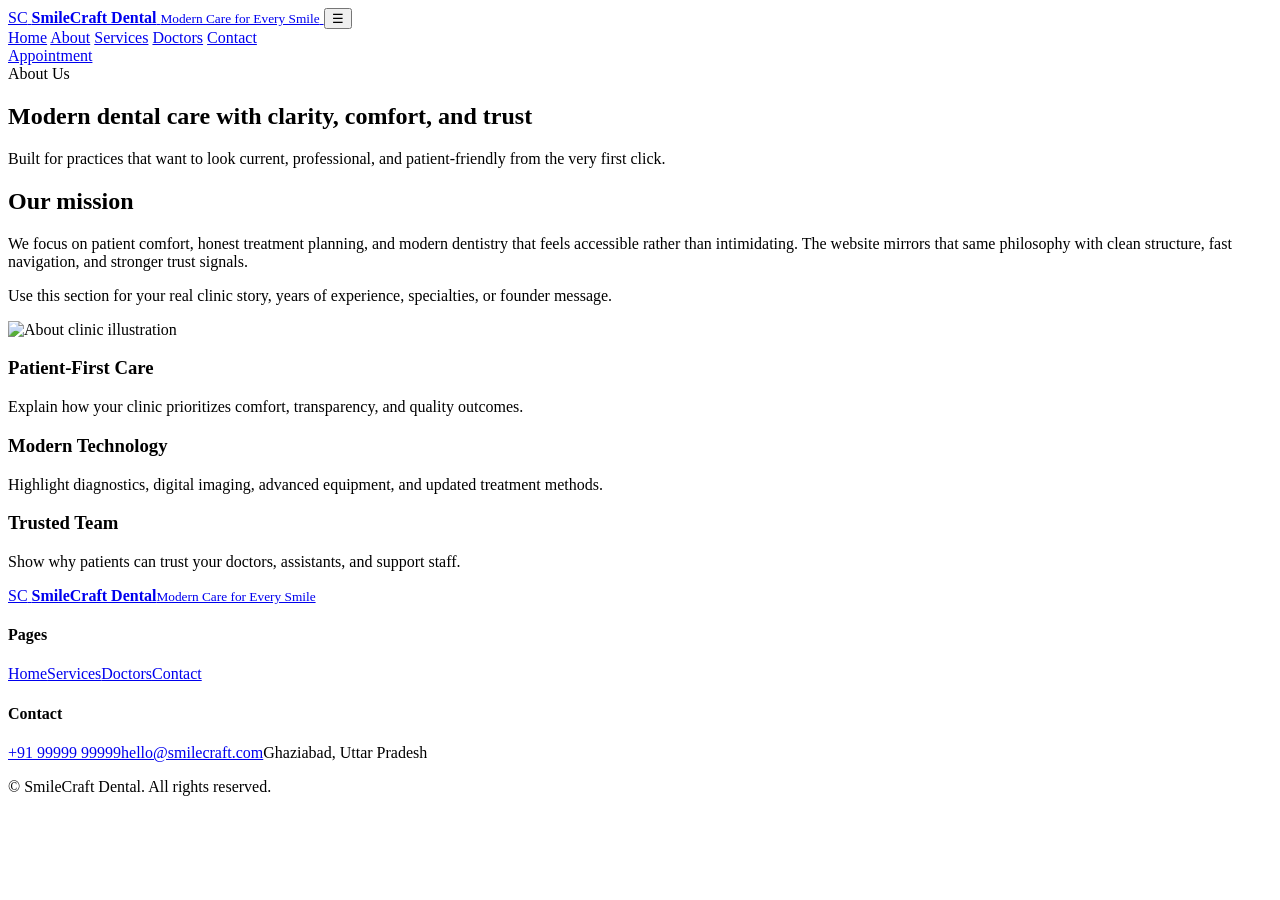
==== about.html @ 9b38e0cd "Add files via upload" ====
<!DOCTYPE html>
<html lang="en">
<head>
  <meta charset="UTF-8" />
  <meta name="viewport" content="width=device-width, initial-scale=1.0" />
  <title>About Us | SmileCraft Dental Clinic</title>
  <meta name="description" content="Learn more about SmileCraft Dental Clinic, our patient-first approach, modern care philosophy, and clinic values." />
  <link rel="icon" type="image/svg+xml" href="assets/icons/favicon.svg" />
  <link rel="preconnect" href="https://fonts.googleapis.com">
  <link rel="preconnect" href="https://fonts.gstatic.com" crossorigin>
  <link href="https://fonts.googleapis.com/css2?family=Inter:wght@400;500;600;700;800&display=swap" rel="stylesheet">
  <link rel="stylesheet" href="assets/css/style.css" />
</head>
<body>
  <header class="site-header">
    <div class="container nav-wrap">
      <a href="index.html" class="brand">
        <span class="brand-mark">SC</span>
        <span>
          <strong>SmileCraft Dental</strong>
          <small>Modern Care for Every Smile</small>
        </span>
      </a>
      <button class="menu-toggle" aria-label="Open menu" aria-expanded="false">☰</button>
      <nav class="main-nav">
        <a href="index.html">Home</a>
        <a class="active" href="about.html">About</a>
        <a href="services.html">Services</a>
        <a href="doctors.html">Doctors</a>
        <a href="contact.html">Contact</a>
      </nav>
      <a class="btn btn-dark nav-cta" href="contact.html">Appointment</a>
    </div>
  </header>

  <main>
    <section class="page-hero">
      <div class="container narrow">
        <span class="eyebrow">About Us</span>
        <h1>Modern dental care with clarity, comfort, and trust</h1>
        <p>Built for practices that want to look current, professional, and patient-friendly from the very first click.</p>
      </div>
    </section>

    <section class="section">
      <div class="container split-layout">
        <div>
          <h2>Our mission</h2>
          <p>We focus on patient comfort, honest treatment planning, and modern dentistry that feels accessible rather than intimidating. The website mirrors that same philosophy with clean structure, fast navigation, and stronger trust signals.</p>
          <p>Use this section for your real clinic story, years of experience, specialties, or founder message.</p>
        </div>
        <div class="image-panel">
          <img src="assets/images/about-illustration.svg" alt="About clinic illustration" />
        </div>
      </div>
    </section>

    <section class="section section-alt">
      <div class="container card-grid-three">
        <article class="info-card">
          <h3>Patient-First Care</h3>
          <p>Explain how your clinic prioritizes comfort, transparency, and quality outcomes.</p>
        </article>
        <article class="info-card">
          <h3>Modern Technology</h3>
          <p>Highlight diagnostics, digital imaging, advanced equipment, and updated treatment methods.</p>
        </article>
        <article class="info-card">
          <h3>Trusted Team</h3>
          <p>Show why patients can trust your doctors, assistants, and support staff.</p>
        </article>
      </div>
    </section>
  </main>

  <footer class="site-footer">
    <div class="container footer-grid">
      <div>
        <a href="index.html" class="brand footer-brand">
          <span class="brand-mark">SC</span>
          <span><strong>SmileCraft Dental</strong><small>Modern Care for Every Smile</small></span>
        </a>
      </div>
      <div><h4>Pages</h4><a href="index.html">Home</a><a href="services.html">Services</a><a href="doctors.html">Doctors</a><a href="contact.html">Contact</a></div>
      <div><h4>Contact</h4><a href="tel:+919999999999">+91 99999 99999</a><a href="mailto:hello@smilecraft.com">hello@smilecraft.com</a><span>Ghaziabad, Uttar Pradesh</span></div>
    </div>
    <div class="container footer-bottom"><p>© <span id="year"></span> SmileCraft Dental. All rights reserved.</p></div>
  </footer>

  <script src="assets/js/script.js"></script>
</body>
</html>
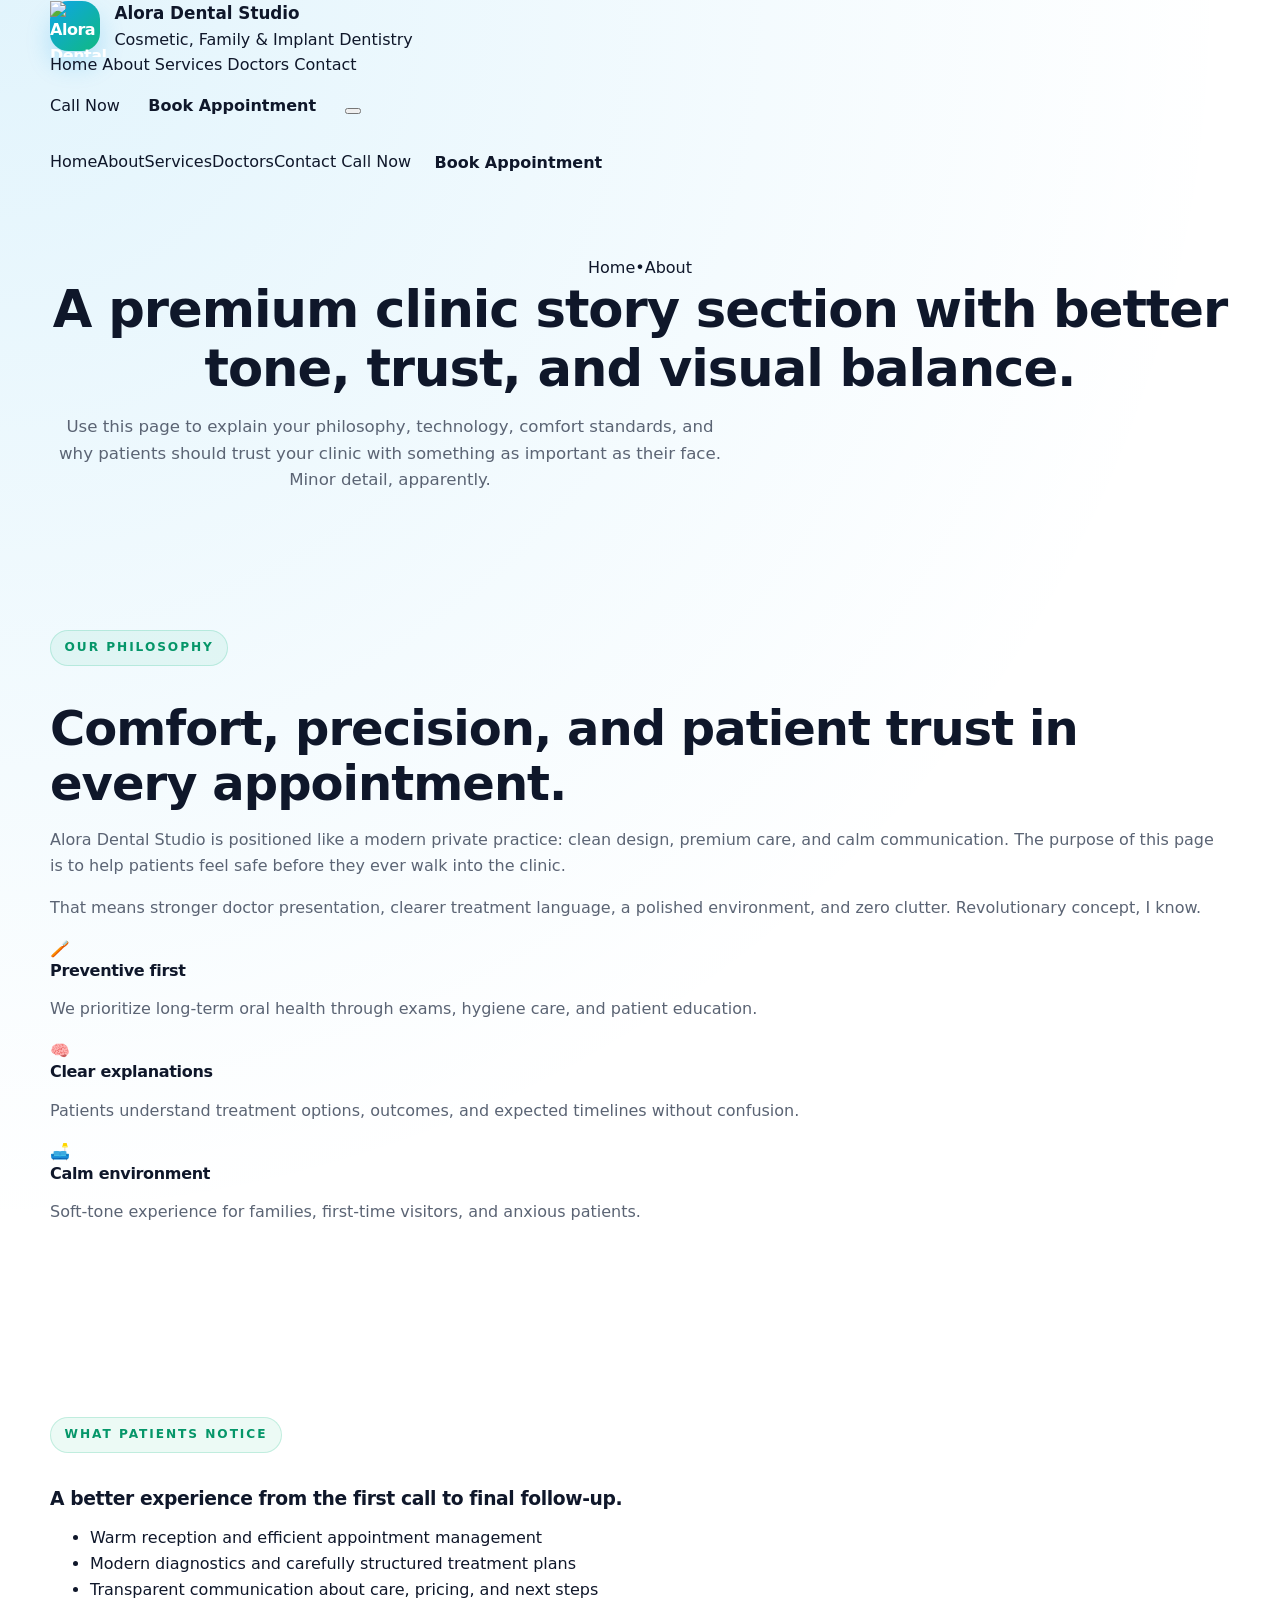
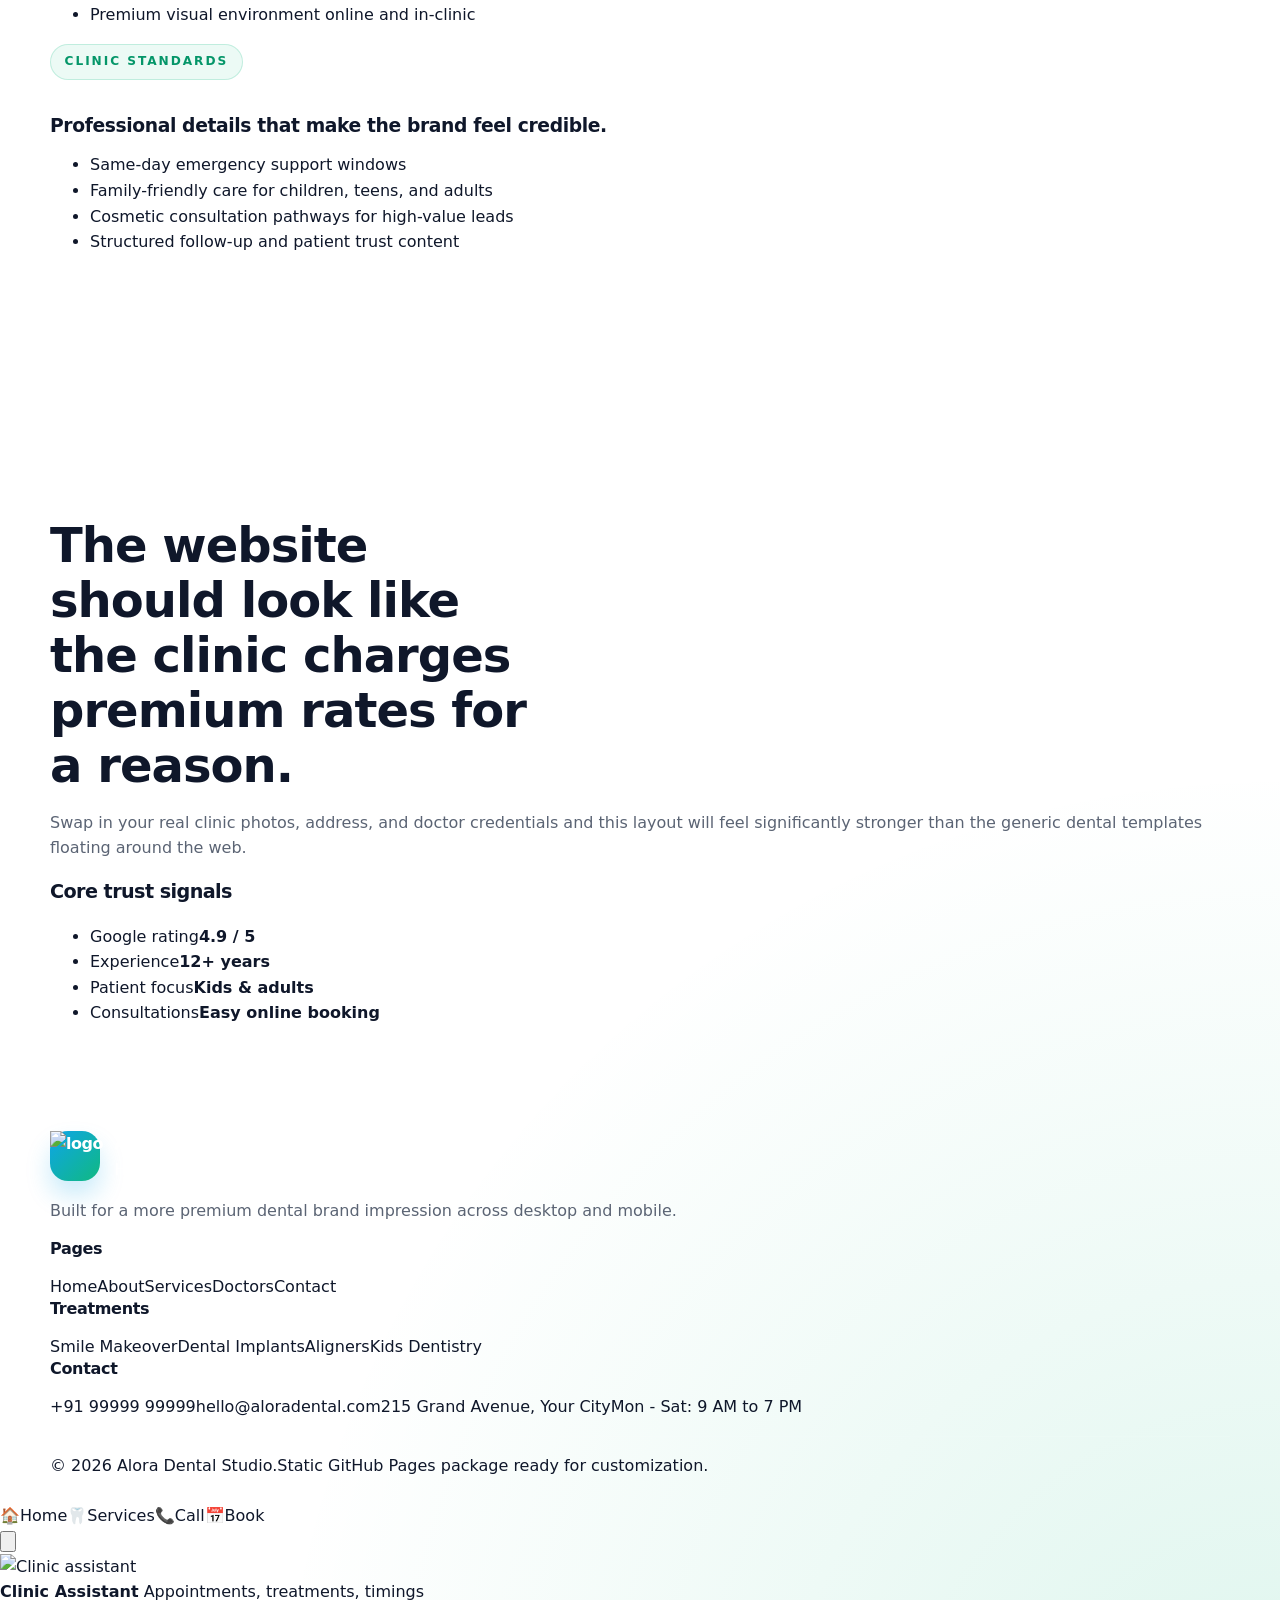
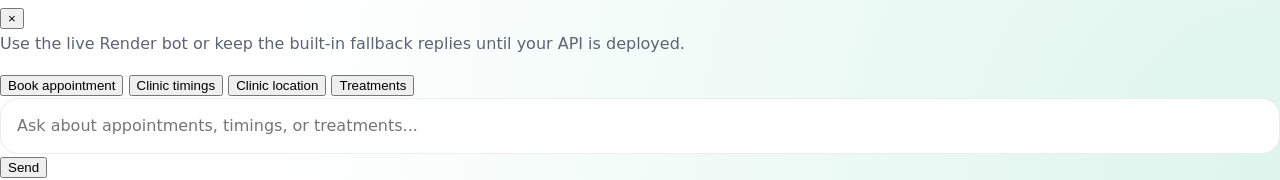
==== commit f48e3855: "Add files via upload" ====
--- a/about.html
+++ b/about.html
@@ -3,90 +3,176 @@
 <head>
   <meta charset="UTF-8" />
   <meta name="viewport" content="width=device-width, initial-scale=1.0" />
-  <title>About Us | SmileCraft Dental Clinic</title>
-  <meta name="description" content="Learn more about SmileCraft Dental Clinic, our patient-first approach, modern care philosophy, and clinic values." />
-  <link rel="icon" type="image/svg+xml" href="assets/icons/favicon.svg" />
+  <title>About | Alora Dental Studio</title>
+  <meta name="description" content="About the clinic, philosophy, trust factors, and premium patient experience." />
   <link rel="preconnect" href="https://fonts.googleapis.com">
   <link rel="preconnect" href="https://fonts.gstatic.com" crossorigin>
-  <link href="https://fonts.googleapis.com/css2?family=Inter:wght@400;500;600;700;800&display=swap" rel="stylesheet">
+  <link href="https://fonts.googleapis.com/css2?family=Plus+Jakarta+Sans:wght@400;500;600;700;800&display=swap" rel="stylesheet">
+  <link rel="icon" type="image/svg+xml" href="assets/icons/favicon.svg" />
   <link rel="stylesheet" href="assets/css/style.css" />
+  <link rel="stylesheet" href="assets/css/chat.css" />
 </head>
 <body>
-  <header class="site-header">
-    <div class="container nav-wrap">
+  <header class="header">
+    <div class="container header-inner">
       <a href="index.html" class="brand">
-        <span class="brand-mark">SC</span>
-        <span>
-          <strong>SmileCraft Dental</strong>
-          <small>Modern Care for Every Smile</small>
-        </span>
+        <div class="brand-mark"><img src="assets/icons/logo-mark.svg" alt="Alora Dental Studio" width="56" height="56"></div>
+        <div class="brand-copy"><strong>Alora Dental Studio</strong><span>Cosmetic, Family & Implant Dentistry</span></div>
       </a>
-      <button class="menu-toggle" aria-label="Open menu" aria-expanded="false">☰</button>
-      <nav class="main-nav">
-        <a href="index.html">Home</a>
-        <a class="active" href="about.html">About</a>
-        <a href="services.html">Services</a>
-        <a href="doctors.html">Doctors</a>
-        <a href="contact.html">Contact</a>
+      <nav class="nav">
+        <a data-nav href="index.html">Home</a>
+        <a data-nav href="about.html">About</a>
+        <a data-nav href="services.html">Services</a>
+        <a data-nav href="doctors.html">Doctors</a>
+        <a data-nav href="contact.html">Contact</a>
       </nav>
-      <a class="btn btn-dark nav-cta" href="contact.html">Appointment</a>
+      <div class="header-actions">
+        <a class="btn-outline" href="tel:+919999999999">Call Now</a>
+        <a class="btn" href="contact.html">Book Appointment</a>
+        <button class="mobile-toggle" data-menu-toggle aria-label="Open navigation"><span></span></button>
+      </div>
+    </div>
+    <div class="container mobile-panel" data-mobile-panel>
+      <div class="mobile-card">
+        <div class="mobile-links">
+          <a href="index.html">Home</a><a href="about.html">About</a><a href="services.html">Services</a><a href="doctors.html">Doctors</a><a href="contact.html">Contact</a>
+          <a class="btn-outline" href="tel:+919999999999">Call Now</a><a class="btn" href="contact.html">Book Appointment</a>
+        </div>
+      </div>
     </div>
   </header>
 
   <main>
     <section class="page-hero">
-      <div class="container narrow">
-        <span class="eyebrow">About Us</span>
-        <h1>Modern dental care with clarity, comfort, and trust</h1>
-        <p>Built for practices that want to look current, professional, and patient-friendly from the very first click.</p>
+      <div class="container page-card">
+        <div class="breadcrumb"><a href="index.html">Home</a><span>•</span><span>About</span></div>
+        <h1>A premium clinic story section with better tone, trust, and visual balance.</h1>
+        <p>Use this page to explain your philosophy, technology, comfort standards, and why patients should trust your clinic with something as important as their face. Minor detail, apparently.</p>
       </div>
     </section>
 
     <section class="section">
-      <div class="container split-layout">
-        <div>
-          <h2>Our mission</h2>
-          <p>We focus on patient comfort, honest treatment planning, and modern dentistry that feels accessible rather than intimidating. The website mirrors that same philosophy with clean structure, fast navigation, and stronger trust signals.</p>
-          <p>Use this section for your real clinic story, years of experience, specialties, or founder message.</p>
-        </div>
-        <div class="image-panel">
-          <img src="assets/images/about-illustration.svg" alt="About clinic illustration" />
+      <div class="container split">
+        <div class="panel about-image"></div>
+        <div class="panel pad">
+          <div class="eyebrow">Our philosophy</div>
+          <h2 style="font-size:clamp(2rem,4vw,3rem); margin-top:1rem;">Comfort, precision, and patient trust in every appointment.</h2>
+          <p>Alora Dental Studio is positioned like a modern private practice: clean design, premium care, and calm communication. The purpose of this page is to help patients feel safe before they ever walk into the clinic.</p>
+          <p>That means stronger doctor presentation, clearer treatment language, a polished environment, and zero clutter. Revolutionary concept, I know.</p>
+          <div class="feature-list">
+            <div class="feature-item"><div class="icon-badge">🪥</div><div><h4>Preventive first</h4><p>We prioritize long-term oral health through exams, hygiene care, and patient education.</p></div></div>
+            <div class="feature-item"><div class="icon-badge">🧠</div><div><h4>Clear explanations</h4><p>Patients understand treatment options, outcomes, and expected timelines without confusion.</p></div></div>
+            <div class="feature-item"><div class="icon-badge">🛋️</div><div><h4>Calm environment</h4><p>Soft-tone experience for families, first-time visitors, and anxious patients.</p></div></div>
+          </div>
         </div>
       </div>
     </section>
 
-    <section class="section section-alt">
-      <div class="container card-grid-three">
-        <article class="info-card">
-          <h3>Patient-First Care</h3>
-          <p>Explain how your clinic prioritizes comfort, transparency, and quality outcomes.</p>
-        </article>
-        <article class="info-card">
-          <h3>Modern Technology</h3>
-          <p>Highlight diagnostics, digital imaging, advanced equipment, and updated treatment methods.</p>
-        </article>
-        <article class="info-card">
-          <h3>Trusted Team</h3>
-          <p>Show why patients can trust your doctors, assistants, and support staff.</p>
-        </article>
+    <section class="section">
+      <div class="container info-grid-2">
+        <div class="card-block">
+          <div class="eyebrow">What patients notice</div>
+          <h3 style="margin-top:1rem;">A better experience from the first call to final follow-up.</h3>
+          <ul>
+            <li><span class="dot"></span><span>Warm reception and efficient appointment management</span></li>
+            <li><span class="dot"></span><span>Modern diagnostics and carefully structured treatment plans</span></li>
+            <li><span class="dot"></span><span>Transparent communication about care, pricing, and next steps</span></li>
+            <li><span class="dot"></span><span>Premium visual environment online and in-clinic</span></li>
+          </ul>
+        </div>
+        <div class="card-block">
+          <div class="eyebrow">Clinic standards</div>
+          <h3 style="margin-top:1rem;">Professional details that make the brand feel credible.</h3>
+          <ul>
+            <li><span class="dot"></span><span>Same-day emergency support windows</span></li>
+            <li><span class="dot"></span><span>Family-friendly care for children, teens, and adults</span></li>
+            <li><span class="dot"></span><span>Cosmetic consultation pathways for high-value leads</span></li>
+            <li><span class="dot"></span><span>Structured follow-up and patient trust content</span></li>
+          </ul>
+        </div>
+      </div>
+    </section>
+
+    <section class="section">
+      <div class="container cta-banner">
+        <div class="cta-grid">
+          <div>
+            <div class="eyebrow" style="background:rgba(255,255,255,.12); color:#fff; border-color:rgba(255,255,255,.12);">Brand credibility</div>
+            <h2 style="font-size:clamp(2rem,4vw,3rem); margin-top:1rem; max-width:15ch;">The website should look like the clinic charges premium rates for a reason.</h2>
+            <p>Swap in your real clinic photos, address, and doctor credentials and this layout will feel significantly stronger than the generic dental templates floating around the web.</p>
+          </div>
+          <div class="cta-info">
+            <strong style="font-size:1.2rem; letter-spacing:-.03em;">Core trust signals</strong>
+            <ul class="info-lines">
+              <li><span>Google rating</span><strong>4.9 / 5</strong></li>
+              <li><span>Experience</span><strong>12+ years</strong></li>
+              <li><span>Patient focus</span><strong>Kids & adults</strong></li>
+              <li><span>Consultations</span><strong>Easy online booking</strong></li>
+            </ul>
+          </div>
+        </div>
       </div>
     </section>
   </main>
 
-  <footer class="site-footer">
-    <div class="container footer-grid">
-      <div>
-        <a href="index.html" class="brand footer-brand">
-          <span class="brand-mark">SC</span>
-          <span><strong>SmileCraft Dental</strong><small>Modern Care for Every Smile</small></span>
-        </a>
-      </div>
-      <div><h4>Pages</h4><a href="index.html">Home</a><a href="services.html">Services</a><a href="doctors.html">Doctors</a><a href="contact.html">Contact</a></div>
-      <div><h4>Contact</h4><a href="tel:+919999999999">+91 99999 99999</a><a href="mailto:hello@smilecraft.com">hello@smilecraft.com</a><span>Ghaziabad, Uttar Pradesh</span></div>
+  <footer class="footer">
+    <div class="container footer-main">
+      <div class="footer-brand"><a href="index.html" class="brand" style="color:#fff;"><div class="brand-mark"><img src="assets/icons/logo-mark.svg" alt="logo" width="56" height="56"></div><div class="brand-copy"><strong style="color:#fff;">Alora Dental Studio</strong><span>High-trust private clinic website</span></div></a><p style="margin-top:1rem;">Built for a more premium dental brand impression across desktop and mobile.</p></div>
+      <div><h4>Pages</h4><div class="footer-links"><a href="index.html">Home</a><a href="about.html">About</a><a href="services.html">Services</a><a href="doctors.html">Doctors</a><a href="contact.html">Contact</a></div></div>
+      <div><h4>Treatments</h4><div class="footer-links"><a href="services.html">Smile Makeover</a><a href="services.html">Dental Implants</a><a href="services.html">Aligners</a><a href="services.html">Kids Dentistry</a></div></div>
+      <div><h4>Contact</h4><div class="footer-links"><span>+91 99999 99999</span><span>hello@aloradental.com</span><span>215 Grand Avenue, Your City</span><span>Mon - Sat: 9 AM to 7 PM</span></div></div>
     </div>
-    <div class="container footer-bottom"><p>© <span id="year"></span> SmileCraft Dental. All rights reserved.</p></div>
+    <div class="container footer-bottom"><span>© 2026 Alora Dental Studio.</span><span>Static GitHub Pages package ready for customization.</span></div>
   </footer>
 
-  <script src="assets/js/script.js"></script>
+  <div class="mobile-dock hide-desktop"><nav><a href="index.html"><span>🏠</span><span>Home</span></a><a href="services.html"><span>🦷</span><span>Services</span></a><a href="tel:+919999999999"><span>📞</span><span>Call</span></a><a href="contact.html"><span>📅</span><span>Book</span></a></nav></div>
+  
+  <div class="chatbot-widget" data-chatbot-widget>
+    <button class="chatbot-toggle" type="button" data-chatbot-toggle aria-label="Open clinic assistant" aria-expanded="false">
+      <svg viewBox="0 0 24 24" fill="none" aria-hidden="true">
+        <path d="M8 10h8M8 14h5m-1 7l-3.5-3H6a3 3 0 0 1-3-3V7a3 3 0 0 1 3-3h12a3 3 0 0 1 3 3v8a3 3 0 0 1-3 3h-3l-3.5 3Z" stroke="currentColor" stroke-width="1.8" stroke-linecap="round" stroke-linejoin="round"/>
+      </svg>
+    </button>
+
+    <section class="chatbot-panel" data-chatbot-panel aria-label="Clinic assistant chat">
+      <div class="chatbot-head">
+        <div class="chatbot-head-top">
+          <div class="chatbot-brand">
+            <div class="chatbot-brand-mark">
+              <img src="assets/icons/logo-mark.svg" alt="Clinic assistant">
+            </div>
+            <div class="chatbot-brand-copy">
+              <strong>Clinic Assistant</strong>
+              <span>Appointments, treatments, timings</span>
+            </div>
+          </div>
+          <button class="chatbot-close" type="button" data-chatbot-close aria-label="Close chat">×</button>
+        </div>
+        <p>Use the live Render bot or keep the built-in fallback replies until your API is deployed.</p>
+      </div>
+
+      <div class="chatbot-quick">
+        <button class="chatbot-chip" type="button" data-chatbot-chip="Book appointment">Book appointment</button>
+        <button class="chatbot-chip" type="button" data-chatbot-chip="Clinic timings">Clinic timings</button>
+        <button class="chatbot-chip" type="button" data-chatbot-chip="Clinic location">Clinic location</button>
+        <button class="chatbot-chip" type="button" data-chatbot-chip="Available treatments">Treatments</button>
+      </div>
+
+      <div class="chatbot-messages" data-chatbot-messages></div>
+      <div class="chatbot-status" data-chatbot-status></div>
+
+      <form class="chatbot-form" data-chatbot-form>
+        <input class="chatbot-input" type="text" data-chatbot-input placeholder="Ask about appointments, timings, or treatments..." autocomplete="off">
+        <button class="chatbot-send" type="submit">Send</button>
+      </form>
+    </section>
+  </div>
+
+  <script>
+    window.CHATBOT_API_URL = "https://YOUR-RENDER-APP.onrender.com/chat";
+  </script>
+  <script src="assets/js/chat.js"></script>
+
+<script src="assets/js/script.js"></script>
 </body>
 </html>
--- a/assets/css/style.css
+++ b/assets/css/style.css
@@ -0,0 +1,449 @@
+:root {
+  --bg: #f5fbff;
+  --surface: #ffffff;
+  --surface-soft: #eff8ff;
+  --text: #0f172a;
+  --muted: #5b6474;
+  --line: rgba(15, 23, 42, 0.08);
+  --primary: #0ea5e9;
+  --primary-dark: #0369a1;
+  --accent: #10b981;
+  --accent-dark: #059669;
+  --dark: #0f172a;
+  --radius: 24px;
+  --radius-sm: 18px;
+  --shadow: 0 18px 50px rgba(15, 23, 42, 0.08);
+  --shadow-soft: 0 10px 30px rgba(15, 23, 42, 0.05);
+  --container: 1180px;
+}
+
+* { box-sizing: border-box; }
+html { scroll-behavior: smooth; }
+body {
+  margin: 0;
+  font-family: 'Inter', system-ui, sans-serif;
+  color: var(--text);
+  background:
+    radial-gradient(circle at top left, rgba(14,165,233,0.12), transparent 34%),
+    radial-gradient(circle at bottom right, rgba(16,185,129,0.14), transparent 28%),
+    #ffffff;
+  line-height: 1.6;
+}
+img { max-width: 100%; display: block; }
+a { color: inherit; text-decoration: none; }
+p { color: var(--muted); margin: 0 0 1rem; }
+h1,h2,h3,h4 { margin: 0 0 1rem; line-height: 1.15; letter-spacing: -0.02em; }
+.container { width: min(var(--container), calc(100% - 32px)); margin: 0 auto; }
+.narrow { max-width: 760px; }
+
+.topbar {
+  background: linear-gradient(90deg, #0f172a, #083344);
+  color: #e2e8f0;
+  font-size: 0.92rem;
+}
+.topbar-inner {
+  padding: 0.8rem 0;
+  display: flex;
+  align-items: center;
+  justify-content: space-between;
+  gap: 1rem;
+}
+.topbar-links { display: flex; gap: 1rem; flex-wrap: wrap; }
+
+.site-header {
+  position: sticky;
+  top: 0;
+  z-index: 50;
+  background: rgba(255,255,255,0.85);
+  backdrop-filter: blur(16px);
+  border-bottom: 1px solid var(--line);
+}
+.nav-wrap {
+  display: flex;
+  align-items: center;
+  justify-content: space-between;
+  gap: 1rem;
+  min-height: 82px;
+}
+.brand {
+  display: inline-flex;
+  align-items: center;
+  gap: 0.9rem;
+}
+.brand strong { display: block; font-size: 1.05rem; }
+.brand small { display: block; color: var(--muted); font-size: 0.78rem; }
+.brand-mark {
+  width: 50px;
+  height: 50px;
+  display: grid;
+  place-items: center;
+  border-radius: 18px;
+  color: #fff;
+  font-weight: 800;
+  letter-spacing: -0.03em;
+  background: linear-gradient(135deg, var(--primary), var(--accent));
+  box-shadow: 0 14px 24px rgba(14,165,233,0.22);
+}
+.main-nav {
+  display: flex;
+  align-items: center;
+  gap: 1.4rem;
+}
+.main-nav a {
+  font-weight: 600;
+  color: #334155;
+  position: relative;
+}
+.main-nav a.active,
+.main-nav a:hover { color: var(--dark); }
+.main-nav a.active::after,
+.main-nav a:hover::after {
+  content: "";
+  position: absolute;
+  left: 0;
+  right: 0;
+  bottom: -0.45rem;
+  height: 2px;
+  background: linear-gradient(90deg, var(--primary), var(--accent));
+  border-radius: 999px;
+}
+.menu-toggle {
+  display: none;
+  border: 1px solid var(--line);
+  background: #fff;
+  width: 46px;
+  height: 46px;
+  border-radius: 16px;
+  font-size: 1.2rem;
+}
+.btn {
+  display: inline-flex;
+  align-items: center;
+  justify-content: center;
+  gap: 0.5rem;
+  padding: 0.9rem 1.4rem;
+  border-radius: 999px;
+  font-weight: 700;
+  border: 1px solid transparent;
+  transition: 0.25s ease;
+}
+.btn:hover { transform: translateY(-1px); }
+.btn-dark {
+  background: var(--dark);
+  color: #fff;
+  box-shadow: var(--shadow-soft);
+}
+.btn-light {
+  background: #fff;
+  color: var(--text);
+  border-color: var(--line);
+}
+.full-width { width: 100%; }
+
+.hero-section { padding: 4rem 0 2.5rem; }
+.hero-grid {
+  display: grid;
+  grid-template-columns: 1.1fr 0.9fr;
+  gap: 2rem;
+  align-items: center;
+}
+.eyebrow {
+  display: inline-flex;
+  align-items: center;
+  border: 1px solid rgba(16,185,129,0.2);
+  background: rgba(16,185,129,0.08);
+  color: var(--accent-dark);
+  border-radius: 999px;
+  padding: 0.45rem 0.85rem;
+  font-weight: 700;
+  font-size: 0.76rem;
+  text-transform: uppercase;
+  letter-spacing: 0.16em;
+  margin-bottom: 1.2rem;
+}
+.hero-copy h1,
+.page-hero h1 { font-size: clamp(2.3rem, 4vw, 4.3rem); }
+.hero-copy p,
+.page-hero p { font-size: 1.04rem; max-width: 680px; }
+.hero-actions { display: flex; gap: 0.9rem; flex-wrap: wrap; margin: 1.7rem 0 1.4rem; }
+.feature-pills {
+  display: flex;
+  flex-wrap: wrap;
+  gap: 0.75rem;
+  margin-top: 1.4rem;
+}
+.feature-pills span {
+  background: #fff;
+  border: 1px solid var(--line);
+  box-shadow: var(--shadow-soft);
+  border-radius: 999px;
+  padding: 0.75rem 1rem;
+  font-weight: 600;
+  color: #334155;
+}
+.glass-card {
+  background: rgba(255,255,255,0.8);
+  border: 1px solid rgba(255,255,255,0.8);
+  box-shadow: var(--shadow);
+  backdrop-filter: blur(18px);
+  border-radius: 32px;
+  overflow: hidden;
+}
+.hero-card img { width: 100%; height: 320px; object-fit: cover; background: #dff7ff; }
+.hero-card-content { padding: 1.5rem; }
+.mini-badge {
+  display: inline-block;
+  font-size: 0.8rem;
+  font-weight: 700;
+  color: var(--primary-dark);
+  background: rgba(14,165,233,0.08);
+  padding: 0.45rem 0.75rem;
+  border-radius: 999px;
+  margin-bottom: 0.9rem;
+}
+.mini-list { margin: 1rem 0 0; padding-left: 1rem; color: var(--muted); }
+.mini-list li { margin-bottom: 0.45rem; }
+
+.stats-section { padding: 1rem 0 3rem; }
+.stats-grid,
+.card-grid-three,
+.service-grid,
+.doctor-grid,
+.testimonial-grid,
+.footer-grid,
+.contact-layout {
+  display: grid;
+  gap: 1.25rem;
+}
+.stats-grid { grid-template-columns: repeat(4, 1fr); }
+.stat-card,
+.service-card,
+.info-card,
+.testimonial-card,
+.doctor-card,
+.contact-form,
+.contact-details article,
+.faq-item,
+.cta-box {
+  background: var(--surface);
+  border: 1px solid var(--line);
+  border-radius: var(--radius);
+  box-shadow: var(--shadow-soft);
+}
+.stat-card {
+  padding: 1.5rem;
+  text-align: center;
+}
+.stat-card h3 { font-size: 2rem; margin-bottom: 0.25rem; }
+
+.section { padding: 5.5rem 0; }
+.section-alt { background: linear-gradient(180deg, rgba(239,248,255,0.65), rgba(255,255,255,0.9)); }
+.section-head { margin-bottom: 2.2rem; max-width: 720px; }
+.section-head h2 { font-size: clamp(1.9rem, 3vw, 3rem); }
+.section-head.center, .section-head.light { text-align: center; margin-left: auto; margin-right: auto; }
+.section-head.light h2, .section-head.light p { color: #fff; }
+.section-head.light .eyebrow { background: rgba(255,255,255,0.12); border-color: rgba(255,255,255,0.18); color: #d1fae5; }
+.service-grid { grid-template-columns: repeat(3, 1fr); }
+.service-card, .info-card { padding: 1.6rem; }
+.service-card h3 { margin-top: 1rem; }
+.icon-box {
+  width: 56px;
+  height: 56px;
+  display: grid;
+  place-items: center;
+  font-size: 1.5rem;
+  border-radius: 18px;
+  background: linear-gradient(135deg, rgba(14,165,233,0.12), rgba(16,185,129,0.12));
+}
+.detailed { min-height: 220px; }
+.split-layout {
+  display: grid;
+  grid-template-columns: 1fr 1fr;
+  gap: 2rem;
+  align-items: center;
+}
+.image-panel {
+  background: linear-gradient(135deg, rgba(14,165,233,0.08), rgba(16,185,129,0.12));
+  border-radius: 32px;
+  border: 1px solid var(--line);
+  padding: 1rem;
+  box-shadow: var(--shadow-soft);
+}
+.check-list {
+  list-style: none;
+  padding: 0;
+  margin: 1.5rem 0;
+}
+.check-list li {
+  padding-left: 1.8rem;
+  position: relative;
+  margin-bottom: 0.8rem;
+  font-weight: 600;
+  color: #334155;
+}
+.check-list li::before {
+  content: "✓";
+  position: absolute;
+  left: 0;
+  top: 0;
+  color: var(--accent-dark);
+  font-weight: 800;
+}
+.text-link { color: var(--primary-dark); font-weight: 700; }
+.doctor-grid { grid-template-columns: repeat(3, 1fr); }
+.doctor-card { overflow: hidden; }
+.doctor-card img {
+  width: 100%;
+  height: 310px;
+  object-fit: cover;
+  background: linear-gradient(135deg, #dff7ff, #eafdf5);
+}
+.doctor-card.tall img { height: 360px; }
+.doctor-info { padding: 1.25rem; }
+.doctor-info h3 { margin-bottom: 0.35rem; }
+.doctor-info p { margin-bottom: 0.25rem; color: var(--accent-dark); font-weight: 700; }
+.doctor-info span { color: var(--muted); font-size: 0.95rem; }
+
+.testimonials-section {
+  background: linear-gradient(135deg, #0f172a, #083344 70%, #0b3b4d);
+}
+.testimonial-grid { grid-template-columns: repeat(3, 1fr); }
+.testimonial-card {
+  padding: 1.6rem;
+  background: rgba(255,255,255,0.08);
+  border-color: rgba(255,255,255,0.1);
+  color: #f8fafc;
+}
+.testimonial-card p, .testimonial-card span { color: rgba(248,250,252,0.8); }
+
+.faq-list { display: grid; gap: 1rem; }
+.faq-item { overflow: hidden; }
+.faq-question {
+  width: 100%;
+  text-align: left;
+  background: transparent;
+  border: 0;
+  padding: 1.2rem 1.4rem;
+  font: inherit;
+  font-weight: 700;
+  cursor: pointer;
+  position: relative;
+}
+.faq-question::after {
+  content: "+";
+  position: absolute;
+  right: 1.4rem;
+  top: 50%;
+  transform: translateY(-50%);
+  font-size: 1.25rem;
+  color: var(--muted);
+}
+.faq-item.active .faq-question::after { content: "−"; }
+.faq-answer {
+  max-height: 0;
+  overflow: hidden;
+  transition: max-height 0.28s ease;
+}
+.faq-item.active .faq-answer { max-height: 180px; }
+.faq-answer p { padding: 0 1.4rem 1.2rem; margin: 0; }
+
+.page-hero {
+  padding: 4rem 0 2rem;
+  text-align: center;
+}
+.card-grid-three { grid-template-columns: repeat(3, 1fr); }
+.contact-layout { grid-template-columns: 0.95fr 1.05fr; align-items: start; }
+.contact-details { display: grid; gap: 1rem; }
+.contact-form { padding: 1.6rem; }
+.form-row { display: grid; grid-template-columns: 1fr 1fr; gap: 1rem; }
+label { display: block; margin-bottom: 0.45rem; font-weight: 700; }
+input, textarea, select {
+  width: 100%;
+  padding: 0.9rem 1rem;
+  border: 1px solid var(--line);
+  border-radius: 18px;
+  font: inherit;
+  color: var(--text);
+  background: #fff;
+}
+input:focus, textarea:focus, select:focus {
+  outline: none;
+  border-color: rgba(14,165,233,0.45);
+  box-shadow: 0 0 0 4px rgba(14,165,233,0.08);
+}
+.form-note { margin-top: 0.9rem; font-size: 0.95rem; }
+.form-note.success { color: var(--accent-dark); font-weight: 700; }
+
+.cta-section { padding: 0 0 5.5rem; }
+.cta-box {
+  padding: 2rem;
+  display: flex;
+  align-items: center;
+  justify-content: space-between;
+  gap: 1rem;
+}
+.cta-actions { display: flex; gap: 0.75rem; flex-wrap: wrap; }
+
+.site-footer {
+  background: #08111f;
+  color: #cbd5e1;
+  padding-top: 3rem;
+}
+.footer-grid { grid-template-columns: 1.2fr 0.8fr 0.8fr; }
+.site-footer h4 { color: #fff; margin-bottom: 0.8rem; }
+.site-footer a, .site-footer span { display: block; margin-bottom: 0.6rem; color: #cbd5e1; }
+.footer-copy { max-width: 360px; color: #94a3b8; }
+.footer-bottom {
+  border-top: 1px solid rgba(255,255,255,0.08);
+  padding: 1rem 0 1.5rem;
+  margin-top: 1rem;
+}
+
+@media (max-width: 1024px) {
+  .hero-grid,
+  .split-layout,
+  .contact-layout,
+  .stats-grid,
+  .service-grid,
+  .doctor-grid,
+  .testimonial-grid,
+  .card-grid-three,
+  .footer-grid { grid-template-columns: 1fr 1fr; }
+  .nav-cta { display: none; }
+}
+
+@media (max-width: 760px) {
+  .topbar { display: none; }
+  .menu-toggle { display: inline-grid; place-items: center; }
+  .main-nav {
+    position: absolute;
+    left: 16px;
+    right: 16px;
+    top: 88px;
+    background: #fff;
+    border: 1px solid var(--line);
+    border-radius: 24px;
+    box-shadow: var(--shadow);
+    padding: 1rem;
+    display: none;
+    flex-direction: column;
+    align-items: flex-start;
+  }
+  .main-nav.open { display: flex; }
+  .main-nav a.active::after,
+  .main-nav a:hover::after { display: none; }
+  .hero-grid,
+  .split-layout,
+  .contact-layout,
+  .stats-grid,
+  .service-grid,
+  .doctor-grid,
+  .testimonial-grid,
+  .card-grid-three,
+  .footer-grid,
+  .form-row { grid-template-columns: 1fr; }
+  .hero-section { padding-top: 2.4rem; }
+  .cta-box { flex-direction: column; align-items: flex-start; }
+  .brand strong { font-size: 0.98rem; }
+  .brand small { max-width: 160px; }
+}
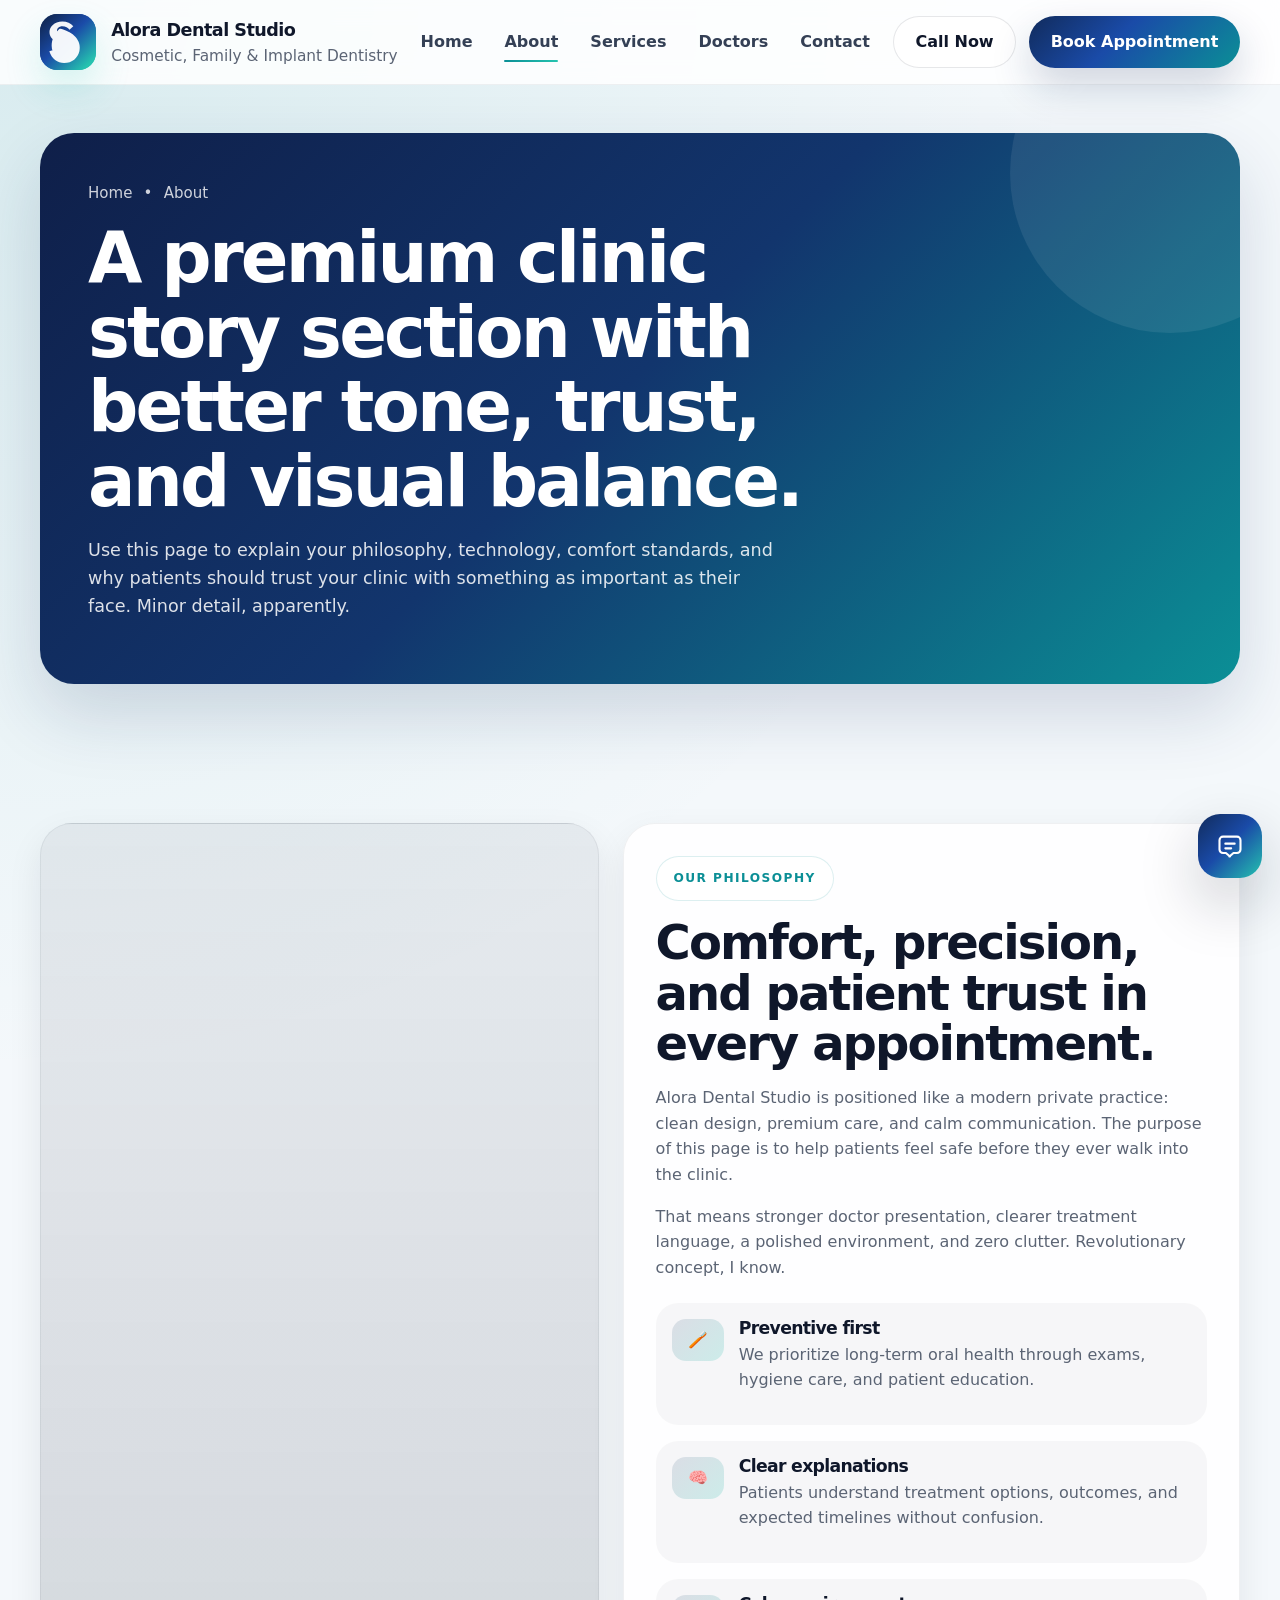
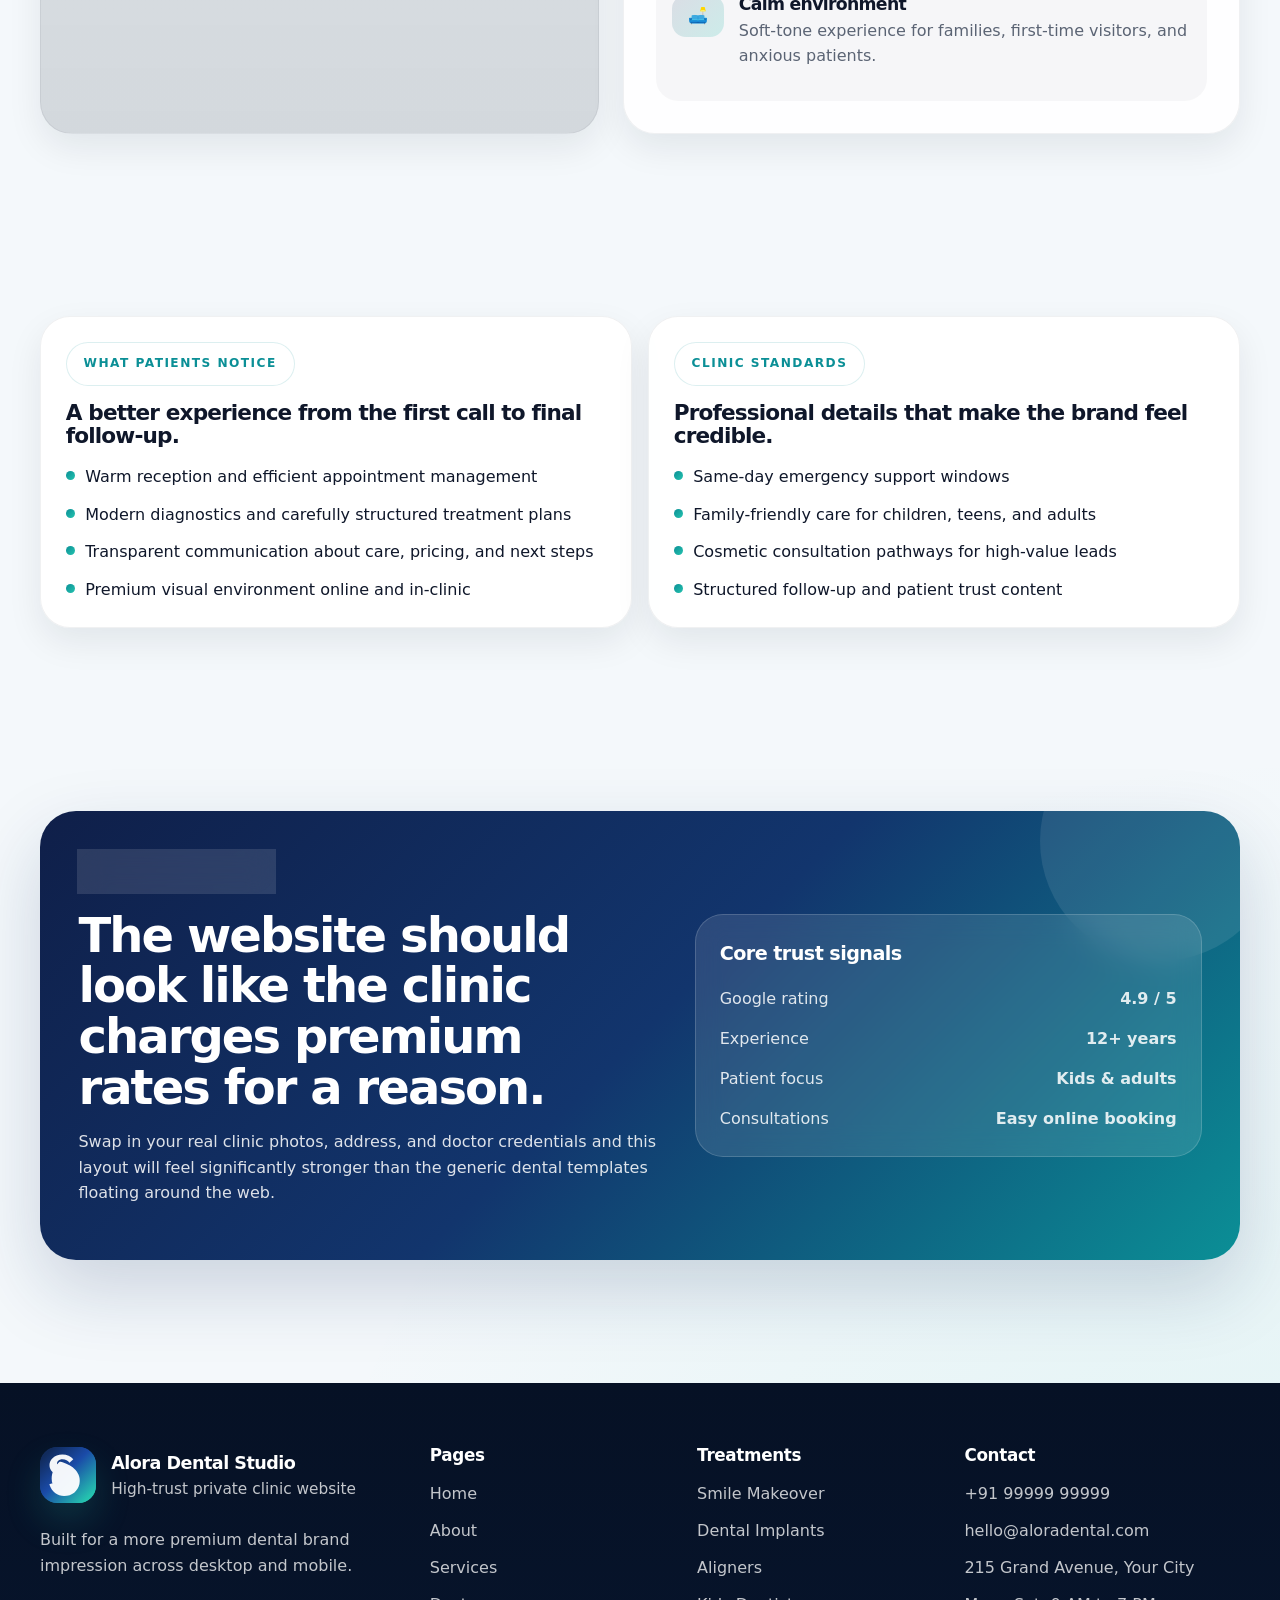
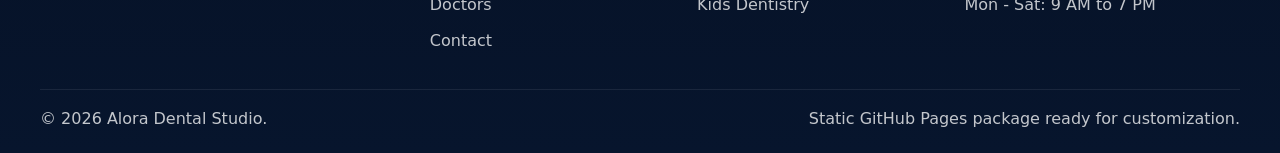
==== commit fdf93335: "Update CHATBOT_API_URL to new endpoint" ====
--- a/about.html
+++ b/about.html
@@ -169,7 +169,7 @@
   </div>
 
   <script>
-    window.CHATBOT_API_URL = "https://YOUR-RENDER-APP.onrender.com/chat";
+    window.CHATBOT_API_URL = "https://clinic-website-1-evbk.onrender.com/chat";
   </script>
   <script src="assets/js/chat.js"></script>
 
--- a/assets/css/style.css
+++ b/assets/css/style.css
@@ -1,449 +1,877 @@
 :root {
-  --bg: #f5fbff;
+  --bg: #f4f8fb;
   --surface: #ffffff;
-  --surface-soft: #eff8ff;
+  --surface-2: #eef6fb;
+  --surface-3: #0f172a;
   --text: #0f172a;
   --muted: #5b6474;
-  --line: rgba(15, 23, 42, 0.08);
-  --primary: #0ea5e9;
-  --primary-dark: #0369a1;
-  --accent: #10b981;
-  --accent-dark: #059669;
-  --dark: #0f172a;
-  --radius: 24px;
+  --line: rgba(15, 23, 42, 0.09);
+  --brand: #0b8f96;
+  --brand-2: #25c3af;
+  --accent: #112b5c;
+  --accent-soft: #dce8ff;
+  --success: #34b27b;
+  --warning: #f59e0b;
+  --shadow: 0 24px 60px rgba(15, 23, 42, 0.08);
+  --shadow-soft: 0 14px 35px rgba(15, 23, 42, 0.08);
+  --radius: 26px;
   --radius-sm: 18px;
-  --shadow: 0 18px 50px rgba(15, 23, 42, 0.08);
-  --shadow-soft: 0 10px 30px rgba(15, 23, 42, 0.05);
-  --container: 1180px;
+  --container: 1200px;
 }
 
 * { box-sizing: border-box; }
 html { scroll-behavior: smooth; }
 body {
   margin: 0;
-  font-family: 'Inter', system-ui, sans-serif;
+  font-family: "Plus Jakarta Sans", Inter, system-ui, -apple-system, BlinkMacSystemFont, "Segoe UI", sans-serif;
   color: var(--text);
   background:
-    radial-gradient(circle at top left, rgba(14,165,233,0.12), transparent 34%),
-    radial-gradient(circle at bottom right, rgba(16,185,129,0.14), transparent 28%),
-    #ffffff;
+    radial-gradient(circle at top left, rgba(11, 143, 150, 0.12), transparent 30%),
+    radial-gradient(circle at bottom right, rgba(37, 195, 175, 0.1), transparent 28%),
+    var(--bg);
   line-height: 1.6;
 }
 img { max-width: 100%; display: block; }
 a { color: inherit; text-decoration: none; }
-p { color: var(--muted); margin: 0 0 1rem; }
-h1,h2,h3,h4 { margin: 0 0 1rem; line-height: 1.15; letter-spacing: -0.02em; }
-.container { width: min(var(--container), calc(100% - 32px)); margin: 0 auto; }
-.narrow { max-width: 760px; }
+p { margin: 0 0 1rem; color: var(--muted); }
+h1, h2, h3, h4, h5 { margin: 0 0 1rem; line-height: 1.06; letter-spacing: -0.04em; }
+ul { margin: 0; padding: 0; list-style: none; }
+input, textarea, select, button { font: inherit; }
+button { cursor: pointer; }
+
+.container {
+  width: min(calc(100% - 2rem), var(--container));
+  margin: 0 auto;
+}
+
+.eyebrow {
+  display: inline-flex;
+  align-items: center;
+  gap: .6rem;
+  padding: .72rem 1.05rem;
+  border-radius: 999px;
+  border: 1px solid rgba(11, 143, 150, 0.14);
+  background: rgba(255,255,255,0.65);
+  color: var(--brand);
+  font-weight: 700;
+  letter-spacing: 0.12em;
+  text-transform: uppercase;
+  font-size: .76rem;
+  backdrop-filter: blur(14px);
+}
+
+.section {
+  padding: 5.7rem 0;
+}
+
+.section-head {
+  display: flex;
+  justify-content: space-between;
+  align-items: end;
+  gap: 2rem;
+  margin-bottom: 2.6rem;
+}
+.section-head h2 {
+  font-size: clamp(2rem, 4vw, 3.35rem);
+  max-width: 720px;
+}
+.section-head p {
+  max-width: 550px;
+  font-size: 1.03rem;
+}
 
 .topbar {
-  background: linear-gradient(90deg, #0f172a, #083344);
-  color: #e2e8f0;
+  background: linear-gradient(90deg, #0d1d46 0%, #13346e 60%, #0b8f96 100%);
+  color: rgba(255,255,255,0.88);
   font-size: 0.92rem;
 }
 .topbar-inner {
-  padding: 0.8rem 0;
+  min-height: 48px;
   display: flex;
   align-items: center;
   justify-content: space-between;
   gap: 1rem;
 }
-.topbar-links { display: flex; gap: 1rem; flex-wrap: wrap; }
-
-.site-header {
+.topbar-list {
+  display: flex;
+  align-items: center;
+  flex-wrap: wrap;
+  gap: 1rem 1.6rem;
+}
+.topbar-list li,
+.mini-inline {
+  display: inline-flex;
+  align-items: center;
+  gap: .55rem;
+}
+.topbar .cta-link {
+  color: #fff;
+  font-weight: 700;
+}
+
+.header {
   position: sticky;
   top: 0;
-  z-index: 50;
-  background: rgba(255,255,255,0.85);
-  backdrop-filter: blur(16px);
-  border-bottom: 1px solid var(--line);
-}
-.nav-wrap {
+  z-index: 60;
+  backdrop-filter: blur(14px);
+  background: rgba(255,255,255,0.84);
+  border-bottom: 1px solid rgba(15, 23, 42, 0.06);
+}
+.header-inner {
+  min-height: 84px;
   display: flex;
   align-items: center;
   justify-content: space-between;
   gap: 1rem;
-  min-height: 82px;
 }
 .brand {
   display: inline-flex;
   align-items: center;
-  gap: 0.9rem;
-}
-.brand strong { display: block; font-size: 1.05rem; }
-.brand small { display: block; color: var(--muted); font-size: 0.78rem; }
+  gap: .95rem;
+  min-width: 0;
+}
 .brand-mark {
-  width: 50px;
-  height: 50px;
+  width: 56px;
+  height: 56px;
+  border-radius: 18px;
+  background: linear-gradient(135deg, var(--accent), #1a4ba8 45%, var(--brand-2));
+  box-shadow: 0 18px 36px rgba(37, 195, 175, 0.18);
   display: grid;
   place-items: center;
-  border-radius: 18px;
   color: #fff;
   font-weight: 800;
+  font-size: 1.3rem;
+}
+.brand-copy strong {
+  display: block;
+  font-size: 1.1rem;
   letter-spacing: -0.03em;
-  background: linear-gradient(135deg, var(--primary), var(--accent));
-  box-shadow: 0 14px 24px rgba(14,165,233,0.22);
-}
-.main-nav {
-  display: flex;
-  align-items: center;
-  gap: 1.4rem;
-}
-.main-nav a {
+}
+.brand-copy span {
+  display: block;
+  color: var(--muted);
+  font-size: 0.96rem;
+}
+.nav {
+  display: flex;
+  align-items: center;
+  gap: 2rem;
+}
+.nav a {
   font-weight: 600;
-  color: #334155;
+  color: #344055;
   position: relative;
 }
-.main-nav a.active,
-.main-nav a:hover { color: var(--dark); }
-.main-nav a.active::after,
-.main-nav a:hover::after {
+.nav a::after {
   content: "";
   position: absolute;
   left: 0;
-  right: 0;
-  bottom: -0.45rem;
+  bottom: -.45rem;
+  width: 100%;
   height: 2px;
-  background: linear-gradient(90deg, var(--primary), var(--accent));
   border-radius: 999px;
-}
-.menu-toggle {
+  background: linear-gradient(90deg, var(--brand), var(--brand-2));
+  transform: scaleX(0);
+  transform-origin: left;
+  transition: transform .28s ease;
+}
+.nav a:hover::after,
+.nav a.active::after { transform: scaleX(1); }
+.header-actions {
+  display: flex;
+  align-items: center;
+  gap: .8rem;
+}
+.mobile-toggle {
   display: none;
+  width: 50px;
+  height: 50px;
+  border-radius: 16px;
   border: 1px solid var(--line);
-  background: #fff;
-  width: 46px;
-  height: 46px;
+  background: rgba(255,255,255,0.9);
+  box-shadow: var(--shadow-soft);
+}
+.mobile-toggle span,
+.mobile-toggle::before,
+.mobile-toggle::after {
+  content: "";
+  display: block;
+  width: 22px;
+  height: 2.5px;
+  background: var(--text);
+  border-radius: 999px;
+  margin: 0 auto;
+  transition: .25s ease;
+}
+.mobile-toggle span { margin: 6px auto; }
+.mobile-toggle.active::before { transform: translateY(8px) rotate(45deg); }
+.mobile-toggle.active span { opacity: 0; }
+.mobile-toggle.active::after { transform: translateY(-8px) rotate(-45deg); }
+.mobile-panel {
+  display: none;
+  padding: 0 0 1rem;
+}
+.mobile-card {
+  background: rgba(255,255,255,0.96);
+  border: 1px solid rgba(15, 23, 42, 0.08);
+  border-radius: 24px;
+  box-shadow: var(--shadow);
+  padding: 1rem;
+}
+.mobile-links { display: grid; gap: .4rem; }
+.mobile-links a {
+  padding: .95rem 1rem;
   border-radius: 16px;
-  font-size: 1.2rem;
-}
-.btn {
+  font-weight: 600;
+  color: #334155;
+}
+.mobile-links a:hover { background: var(--surface-2); }
+
+.btn,
+.btn-outline,
+.btn-ghost {
   display: inline-flex;
   align-items: center;
   justify-content: center;
-  gap: 0.5rem;
-  padding: 0.9rem 1.4rem;
+  gap: .7rem;
+  min-height: 52px;
+  padding: 0 1.35rem;
   border-radius: 999px;
   font-weight: 700;
-  border: 1px solid transparent;
-  transition: 0.25s ease;
-}
-.btn:hover { transform: translateY(-1px); }
-.btn-dark {
-  background: var(--dark);
+  border: none;
+  transition: transform .22s ease, box-shadow .22s ease, background .22s ease;
+}
+.btn:hover,
+.btn-outline:hover,
+.btn-ghost:hover { transform: translateY(-1px); }
+.btn {
+  background: linear-gradient(135deg, var(--accent) 0%, #1a4ba8 42%, var(--brand) 100%);
+  color: white;
+  box-shadow: 0 18px 40px rgba(17, 43, 92, 0.2);
+}
+.btn-outline {
+  background: rgba(255,255,255,0.8);
+  color: var(--text);
+  border: 1px solid rgba(15, 23, 42, 0.1);
+}
+.btn-ghost {
+  background: rgba(15, 23, 42, 0.04);
+  color: var(--text);
+}
+.btn.full { width: 100%; }
+
+.hero {
+  padding: 2rem 0 4.8rem;
+}
+.hero-shell {
+  display: grid;
+  grid-template-columns: 1.03fr 0.97fr;
+  gap: 2.2rem;
+  align-items: center;
+}
+.hero-copy {
+  padding: 2rem 0;
+}
+.hero-copy h1 {
+  font-size: clamp(3rem, 6vw, 5.35rem);
+  max-width: 720px;
+}
+.hero-copy p {
+  font-size: 1.14rem;
+  max-width: 660px;
+  margin-bottom: 1.55rem;
+}
+.hero-cta {
+  display: flex;
+  flex-wrap: wrap;
+  gap: .85rem;
+  margin: 2rem 0 2.4rem;
+}
+.hero-points {
+  display: grid;
+  grid-template-columns: repeat(2, minmax(0, 1fr));
+  gap: .9rem;
+}
+.hero-point,
+.pill-chip {
+  background: rgba(255,255,255,0.72);
+  border: 1px solid rgba(15, 23, 42, 0.06);
+  box-shadow: var(--shadow-soft);
+  backdrop-filter: blur(14px);
+}
+.hero-point {
+  border-radius: 20px;
+  padding: 1rem 1rem 1rem 1.1rem;
+  display: flex;
+  gap: .85rem;
+  align-items: start;
+}
+.hero-point strong { display: block; font-size: .98rem; }
+.hero-point span { color: var(--muted); font-size: .9rem; }
+.icon-badge {
+  flex: 0 0 42px;
+  height: 42px;
+  border-radius: 14px;
+  display: grid;
+  place-items: center;
+  background: linear-gradient(135deg, rgba(17, 43, 92, 0.12), rgba(37, 195, 175, 0.2));
+}
+.icon-badge svg { width: 18px; height: 18px; }
+
+.hero-visual {
+  position: relative;
+  min-height: 650px;
+}
+.visual-main {
+  position: absolute;
+  inset: 0;
+  border-radius: 34px;
+  overflow: hidden;
+  box-shadow: 0 30px 80px rgba(17, 43, 92, 0.16);
+  background: #cbeff0;
+}
+.visual-main img {
+  width: 100%;
+  height: 100%;
+  object-fit: cover;
+}
+.visual-main::after {
+  content: "";
+  position: absolute;
+  inset: 0;
+  background: linear-gradient(180deg, rgba(15,23,42,0.02) 0%, rgba(15,23,42,0.38) 100%);
+}
+.visual-card,
+.visual-card-2,
+.metrics-card {
+  position: absolute;
+  background: rgba(255,255,255,0.88);
+  border: 1px solid rgba(255,255,255,0.6);
+  box-shadow: var(--shadow);
+  backdrop-filter: blur(18px);
+}
+.visual-card {
+  left: -1.1rem;
+  bottom: 1.6rem;
+  width: 320px;
+  border-radius: 26px;
+  padding: 1.15rem;
+}
+.visual-card-2 {
+  right: -1rem;
+  top: 1.5rem;
+  width: 240px;
+  border-radius: 24px;
+  padding: 1rem;
+}
+.metrics-card {
+  top: 3.3rem;
+  left: -1rem;
+  width: 170px;
+  border-radius: 24px;
+  padding: 1rem;
+}
+.metric-number { font-size: 2rem; font-weight: 800; letter-spacing: -0.04em; }
+.metric-label { font-size: .88rem; color: var(--muted); }
+.rating {
+  display: flex;
+  gap: .3rem;
+  color: #f8b133;
+  font-size: 1rem;
+  margin: .2rem 0 .75rem;
+}
+.mini-stack {
+  display: flex;
+  align-items: center;
+  gap: .75rem;
+}
+.mini-avatar {
+  width: 44px; height: 44px; border-radius: 14px; object-fit: cover;
+}
+.visual-card small,
+.visual-card-2 small { color: var(--muted); display: block; }
+.visual-card strong,
+.visual-card-2 strong { display: block; font-size: 1rem; }
+
+.trustbar {
+  margin-top: 1rem;
+}
+.trust-grid {
+  display: grid;
+  grid-template-columns: repeat(4, minmax(0, 1fr));
+  gap: 1rem;
+}
+.trust-card {
+  background: rgba(255,255,255,0.88);
+  border: 1px solid rgba(15,23,42,0.06);
+  border-radius: 24px;
+  padding: 1.1rem 1.15rem;
+  box-shadow: var(--shadow-soft);
+}
+.trust-card strong { display: block; margin-bottom: .25rem; font-size: 1.02rem; }
+.trust-card span { color: var(--muted); font-size: .92rem; }
+
+.services-grid {
+  display: grid;
+  grid-template-columns: repeat(12, minmax(0, 1fr));
+  gap: 1.2rem;
+}
+.service-card {
+  grid-column: span 4;
+  background: linear-gradient(180deg, rgba(255,255,255,0.95), rgba(255,255,255,0.82));
+  border: 1px solid rgba(15,23,42,0.06);
+  border-radius: 28px;
+  padding: 1.5rem;
+  box-shadow: var(--shadow-soft);
+  display: flex;
+  flex-direction: column;
+  min-height: 260px;
+}
+.service-card.featured {
+  grid-column: span 8;
+  min-height: 300px;
+  background: linear-gradient(135deg, #0f1f49, #12356d 44%, #0b8f96);
   color: #fff;
-  box-shadow: var(--shadow-soft);
-}
-.btn-light {
+  position: relative;
+  overflow: hidden;
+}
+.service-card.featured p,
+.service-card.featured .card-link { color: rgba(255,255,255,0.88); }
+.service-card.featured::before,
+.cta-banner::before {
+  content: "";
+  position: absolute;
+  width: 240px; height: 240px;
+  border-radius: 999px;
+  background: rgba(255,255,255,0.09);
+  top: -90px; right: -40px;
+}
+.service-icon {
+  width: 58px;
+  height: 58px;
+  border-radius: 18px;
+  display: grid;
+  place-items: center;
+  background: rgba(11, 143, 150, 0.08);
+}
+.service-icon img { width: 28px; height: 28px; }
+.service-card h3 {
+  margin-top: 1rem;
+  font-size: 1.45rem;
+}
+.service-card p { max-width: 44ch; }
+.card-link {
+  margin-top: auto;
+  display: inline-flex;
+  align-items: center;
+  gap: .45rem;
+  font-weight: 700;
+  color: var(--accent);
+}
+.service-bullets {
+  display: grid;
+  gap: .75rem;
+  margin-top: .8rem;
+}
+.service-bullets li {
+  display: flex;
+  align-items: start;
+  gap: .65rem;
+  font-size: .95rem;
+}
+.dot {
+  width: 9px; height: 9px; border-radius: 999px; margin-top: .45rem;
+  background: linear-gradient(135deg, var(--brand), var(--brand-2));
+  flex: 0 0 9px;
+}
+
+.split {
+  display: grid;
+  grid-template-columns: .95fr 1.05fr;
+  gap: 1.5rem;
+  align-items: stretch;
+}
+.panel {
+  background: rgba(255,255,255,0.86);
+  border: 1px solid rgba(15,23,42,0.06);
+  border-radius: 32px;
+  box-shadow: var(--shadow-soft);
+  overflow: hidden;
+}
+.panel.pad { padding: 2rem; }
+.about-image {
+  min-height: 100%;
+  background: linear-gradient(180deg, rgba(15,23,42,0.06), rgba(15,23,42,0.14)),
+    url('https://images.unsplash.com/photo-1629909613654-28e377c37b09?auto=format&fit=crop&w=1200&q=80') center/cover no-repeat;
+}
+.feature-list { display: grid; gap: 1rem; margin-top: 1.4rem; }
+.feature-item {
+  display: grid;
+  grid-template-columns: 52px 1fr;
+  gap: .95rem;
+  align-items: start;
+  padding: 1rem;
+  border-radius: 22px;
+  background: rgba(15,23,42,0.03);
+}
+.feature-item h4 { font-size: 1.08rem; margin: 0 0 .28rem; }
+
+.stats {
+  display: grid;
+  grid-template-columns: repeat(4, minmax(0, 1fr));
+  gap: 1rem;
+  margin-top: 1.6rem;
+}
+.stat {
+  border-radius: 24px;
+  background: linear-gradient(180deg, rgba(255,255,255,0.92), rgba(255,255,255,0.76));
+  border: 1px solid rgba(15,23,42,0.06);
+  box-shadow: var(--shadow-soft);
+  padding: 1.35rem 1.15rem;
+}
+.stat strong {
+  display: block;
+  font-size: 2rem;
+  letter-spacing: -0.04em;
+}
+.stat span { color: var(--muted); font-size: .94rem; }
+
+.team-grid,
+.testimonials-grid,
+.blog-grid,
+.locations-grid {
+  display: grid;
+  gap: 1rem;
+}
+.team-grid { grid-template-columns: repeat(3, minmax(0, 1fr)); }
+.testimonials-grid { grid-template-columns: repeat(3, minmax(0, 1fr)); }
+.blog-grid { grid-template-columns: repeat(3, minmax(0, 1fr)); }
+.locations-grid { grid-template-columns: repeat(3, minmax(0, 1fr)); }
+
+.team-card,
+.testimonial,
+.blog-card,
+.location-card {
+  background: rgba(255,255,255,0.92);
+  border: 1px solid rgba(15,23,42,0.06);
+  border-radius: 30px;
+  overflow: hidden;
+  box-shadow: var(--shadow-soft);
+}
+.team-photo {
+  aspect-ratio: 4 / 4.7;
+  overflow: hidden;
+}
+.team-photo img { width: 100%; height: 100%; object-fit: cover; }
+.team-body,
+.testimonial-body,
+.blog-body,
+.location-body { padding: 1.4rem; }
+.role { color: var(--brand); font-weight: 700; }
+.badges { display: flex; flex-wrap: wrap; gap: .45rem; margin-top: .8rem; }
+.badge {
+  padding: .45rem .7rem;
+  border-radius: 999px;
+  background: rgba(11, 143, 150, 0.08);
+  color: #235564;
+  font-size: .84rem;
+  font-weight: 700;
+}
+
+.quote-mark {
+  width: 52px; height: 52px; border-radius: 18px; display: grid; place-items: center;
+  background: linear-gradient(135deg, rgba(17, 43, 92, 0.09), rgba(37, 195, 175, 0.18));
+  font-size: 1.65rem;
+  font-weight: 800;
+  color: var(--accent);
+}
+.testimonial-footer { display: flex; align-items: center; justify-content: space-between; gap: .7rem; margin-top: 1.4rem; }
+.mini-user { display: flex; align-items: center; gap: .8rem; }
+.mini-user img { width: 48px; height: 48px; border-radius: 16px; object-fit: cover; }
+
+.cta-banner {
+  position: relative;
+  overflow: hidden;
+  border-radius: 36px;
+  padding: 2.4rem;
+  background: linear-gradient(135deg, #0f1f49 0%, #12356d 50%, #0b8f96 100%);
+  color: #fff;
+  box-shadow: 0 30px 75px rgba(17, 43, 92, 0.18);
+}
+.cta-grid {
+  display: grid;
+  grid-template-columns: 1fr .85fr;
+  gap: 1.25rem;
+  align-items: center;
+}
+.cta-banner p,
+.cta-banner li,
+.cta-banner small { color: rgba(255,255,255,0.86); }
+.cta-info {
+  border-radius: 28px;
+  padding: 1.5rem;
+  background: rgba(255,255,255,0.11);
+  backdrop-filter: blur(14px);
+  border: 1px solid rgba(255,255,255,0.16);
+}
+.info-lines { display: grid; gap: .9rem; margin-top: 1rem; }
+.info-lines li { display: flex; justify-content: space-between; gap: 1rem; }
+
+.faq-grid { display: grid; gap: 1rem; }
+.faq-item {
+  background: rgba(255,255,255,0.92);
+  border: 1px solid rgba(15,23,42,0.06);
+  border-radius: 24px;
+  overflow: hidden;
+  box-shadow: var(--shadow-soft);
+}
+.faq-question {
+  width: 100%;
+  min-height: 74px;
+  border: none;
+  background: transparent;
+  display: flex;
+  align-items: center;
+  justify-content: space-between;
+  gap: 1rem;
+  padding: 0 1.3rem;
+  font-weight: 700;
+  color: var(--text);
+  text-align: left;
+}
+.faq-answer {
+  display: none;
+  padding: 0 1.3rem 1.3rem;
+}
+.faq-item.open .faq-answer { display: block; }
+.faq-plus {
+  width: 38px;
+  height: 38px;
+  border-radius: 12px;
+  display: grid;
+  place-items: center;
+  background: rgba(15,23,42,0.05);
+  flex: 0 0 38px;
+}
+
+.contact-grid {
+  display: grid;
+  grid-template-columns: .88fr 1.12fr;
+  gap: 1.2rem;
+}
+.contact-cards { display: grid; gap: 1rem; }
+.contact-card {
+  background: rgba(255,255,255,0.9);
+  border: 1px solid rgba(15,23,42,0.06);
+  border-radius: 26px;
+  padding: 1.4rem;
+  box-shadow: var(--shadow-soft);
+}
+.form-card {
+  background: rgba(255,255,255,0.94);
+  border: 1px solid rgba(15,23,42,0.06);
+  border-radius: 32px;
+  box-shadow: var(--shadow);
+  padding: 1.6rem;
+}
+.form-grid {
+  display: grid;
+  grid-template-columns: repeat(2, minmax(0, 1fr));
+  gap: 1rem;
+}
+.field { display: grid; gap: .45rem; }
+.field label { font-size: .94rem; font-weight: 700; }
+.field input,
+.field select,
+.field textarea {
+  width: 100%;
+  min-height: 56px;
+  padding: 0 1rem;
+  border-radius: 18px;
+  border: 1px solid rgba(15,23,42,0.1);
   background: #fff;
   color: var(--text);
-  border-color: var(--line);
-}
-.full-width { width: 100%; }
-
-.hero-section { padding: 4rem 0 2.5rem; }
-.hero-grid {
-  display: grid;
-  grid-template-columns: 1.1fr 0.9fr;
-  gap: 2rem;
-  align-items: center;
-}
-.eyebrow {
-  display: inline-flex;
-  align-items: center;
-  border: 1px solid rgba(16,185,129,0.2);
-  background: rgba(16,185,129,0.08);
-  color: var(--accent-dark);
+  outline: none;
+}
+.field textarea { min-height: 160px; padding: 1rem; resize: vertical; }
+.field input:focus,
+.field select:focus,
+.field textarea:focus {
+  border-color: rgba(11, 143, 150, 0.45);
+  box-shadow: 0 0 0 4px rgba(37, 195, 175, 0.12);
+}
+.span-2 { grid-column: span 2; }
+
+.page-hero {
+  padding: 3rem 0 3rem;
+}
+.page-card {
+  border-radius: 34px;
+  background: linear-gradient(135deg, #0f1f49 0%, #12356d 48%, #0b8f96 100%);
+  color: #fff;
+  padding: 3rem;
+  overflow: hidden;
+  position: relative;
+  box-shadow: 0 30px 70px rgba(17, 43, 92, 0.16);
+}
+.page-card::before {
+  content: "";
+  position: absolute;
+  width: 320px; height: 320px;
   border-radius: 999px;
-  padding: 0.45rem 0.85rem;
-  font-weight: 700;
-  font-size: 0.76rem;
-  text-transform: uppercase;
-  letter-spacing: 0.16em;
-  margin-bottom: 1.2rem;
-}
-.hero-copy h1,
-.page-hero h1 { font-size: clamp(2.3rem, 4vw, 4.3rem); }
-.hero-copy p,
-.page-hero p { font-size: 1.04rem; max-width: 680px; }
-.hero-actions { display: flex; gap: 0.9rem; flex-wrap: wrap; margin: 1.7rem 0 1.4rem; }
-.feature-pills {
-  display: flex;
-  flex-wrap: wrap;
-  gap: 0.75rem;
-  margin-top: 1.4rem;
-}
-.feature-pills span {
-  background: #fff;
-  border: 1px solid var(--line);
-  box-shadow: var(--shadow-soft);
-  border-radius: 999px;
-  padding: 0.75rem 1rem;
-  font-weight: 600;
-  color: #334155;
-}
-.glass-card {
-  background: rgba(255,255,255,0.8);
-  border: 1px solid rgba(255,255,255,0.8);
-  box-shadow: var(--shadow);
-  backdrop-filter: blur(18px);
-  border-radius: 32px;
-  overflow: hidden;
-}
-.hero-card img { width: 100%; height: 320px; object-fit: cover; background: #dff7ff; }
-.hero-card-content { padding: 1.5rem; }
-.mini-badge {
-  display: inline-block;
-  font-size: 0.8rem;
-  font-weight: 700;
-  color: var(--primary-dark);
-  background: rgba(14,165,233,0.08);
-  padding: 0.45rem 0.75rem;
-  border-radius: 999px;
-  margin-bottom: 0.9rem;
-}
-.mini-list { margin: 1rem 0 0; padding-left: 1rem; color: var(--muted); }
-.mini-list li { margin-bottom: 0.45rem; }
-
-.stats-section { padding: 1rem 0 3rem; }
-.stats-grid,
-.card-grid-three,
-.service-grid,
-.doctor-grid,
-.testimonial-grid,
-.footer-grid,
-.contact-layout {
-  display: grid;
-  gap: 1.25rem;
-}
-.stats-grid { grid-template-columns: repeat(4, 1fr); }
-.stat-card,
-.service-card,
-.info-card,
-.testimonial-card,
-.doctor-card,
-.contact-form,
-.contact-details article,
-.faq-item,
-.cta-box {
-  background: var(--surface);
-  border: 1px solid var(--line);
-  border-radius: var(--radius);
-  box-shadow: var(--shadow-soft);
-}
-.stat-card {
-  padding: 1.5rem;
-  text-align: center;
-}
-.stat-card h3 { font-size: 2rem; margin-bottom: 0.25rem; }
-
-.section { padding: 5.5rem 0; }
-.section-alt { background: linear-gradient(180deg, rgba(239,248,255,0.65), rgba(255,255,255,0.9)); }
-.section-head { margin-bottom: 2.2rem; max-width: 720px; }
-.section-head h2 { font-size: clamp(1.9rem, 3vw, 3rem); }
-.section-head.center, .section-head.light { text-align: center; margin-left: auto; margin-right: auto; }
-.section-head.light h2, .section-head.light p { color: #fff; }
-.section-head.light .eyebrow { background: rgba(255,255,255,0.12); border-color: rgba(255,255,255,0.18); color: #d1fae5; }
-.service-grid { grid-template-columns: repeat(3, 1fr); }
-.service-card, .info-card { padding: 1.6rem; }
-.service-card h3 { margin-top: 1rem; }
-.icon-box {
-  width: 56px;
-  height: 56px;
-  display: grid;
-  place-items: center;
-  font-size: 1.5rem;
-  border-radius: 18px;
-  background: linear-gradient(135deg, rgba(14,165,233,0.12), rgba(16,185,129,0.12));
-}
-.detailed { min-height: 220px; }
-.split-layout {
-  display: grid;
-  grid-template-columns: 1fr 1fr;
-  gap: 2rem;
-  align-items: center;
-}
-.image-panel {
-  background: linear-gradient(135deg, rgba(14,165,233,0.08), rgba(16,185,129,0.12));
-  border-radius: 32px;
-  border: 1px solid var(--line);
-  padding: 1rem;
-  box-shadow: var(--shadow-soft);
-}
-.check-list {
-  list-style: none;
-  padding: 0;
-  margin: 1.5rem 0;
-}
-.check-list li {
-  padding-left: 1.8rem;
-  position: relative;
-  margin-bottom: 0.8rem;
-  font-weight: 600;
-  color: #334155;
-}
-.check-list li::before {
-  content: "✓";
-  position: absolute;
-  left: 0;
-  top: 0;
-  color: var(--accent-dark);
-  font-weight: 800;
-}
-.text-link { color: var(--primary-dark); font-weight: 700; }
-.doctor-grid { grid-template-columns: repeat(3, 1fr); }
-.doctor-card { overflow: hidden; }
-.doctor-card img {
-  width: 100%;
-  height: 310px;
-  object-fit: cover;
-  background: linear-gradient(135deg, #dff7ff, #eafdf5);
-}
-.doctor-card.tall img { height: 360px; }
-.doctor-info { padding: 1.25rem; }
-.doctor-info h3 { margin-bottom: 0.35rem; }
-.doctor-info p { margin-bottom: 0.25rem; color: var(--accent-dark); font-weight: 700; }
-.doctor-info span { color: var(--muted); font-size: 0.95rem; }
-
-.testimonials-section {
-  background: linear-gradient(135deg, #0f172a, #083344 70%, #0b3b4d);
-}
-.testimonial-grid { grid-template-columns: repeat(3, 1fr); }
-.testimonial-card {
-  padding: 1.6rem;
+  right: -90px; top: -120px;
   background: rgba(255,255,255,0.08);
-  border-color: rgba(255,255,255,0.1);
-  color: #f8fafc;
-}
-.testimonial-card p, .testimonial-card span { color: rgba(248,250,252,0.8); }
-
-.faq-list { display: grid; gap: 1rem; }
-.faq-item { overflow: hidden; }
-.faq-question {
-  width: 100%;
-  text-align: left;
-  background: transparent;
-  border: 0;
-  padding: 1.2rem 1.4rem;
-  font: inherit;
-  font-weight: 700;
-  cursor: pointer;
-  position: relative;
-}
-.faq-question::after {
-  content: "+";
-  position: absolute;
-  right: 1.4rem;
-  top: 50%;
-  transform: translateY(-50%);
-  font-size: 1.25rem;
-  color: var(--muted);
-}
-.faq-item.active .faq-question::after { content: "−"; }
-.faq-answer {
-  max-height: 0;
-  overflow: hidden;
-  transition: max-height 0.28s ease;
-}
-.faq-item.active .faq-answer { max-height: 180px; }
-.faq-answer p { padding: 0 1.4rem 1.2rem; margin: 0; }
-
-.page-hero {
-  padding: 4rem 0 2rem;
-  text-align: center;
-}
-.card-grid-three { grid-template-columns: repeat(3, 1fr); }
-.contact-layout { grid-template-columns: 0.95fr 1.05fr; align-items: start; }
-.contact-details { display: grid; gap: 1rem; }
-.contact-form { padding: 1.6rem; }
-.form-row { display: grid; grid-template-columns: 1fr 1fr; gap: 1rem; }
-label { display: block; margin-bottom: 0.45rem; font-weight: 700; }
-input, textarea, select {
-  width: 100%;
-  padding: 0.9rem 1rem;
-  border: 1px solid var(--line);
-  border-radius: 18px;
-  font: inherit;
-  color: var(--text);
-  background: #fff;
-}
-input:focus, textarea:focus, select:focus {
-  outline: none;
-  border-color: rgba(14,165,233,0.45);
-  box-shadow: 0 0 0 4px rgba(14,165,233,0.08);
-}
-.form-note { margin-top: 0.9rem; font-size: 0.95rem; }
-.form-note.success { color: var(--accent-dark); font-weight: 700; }
-
-.cta-section { padding: 0 0 5.5rem; }
-.cta-box {
-  padding: 2rem;
-  display: flex;
-  align-items: center;
+}
+.page-card h1 { font-size: clamp(2.4rem, 6vw, 4.4rem); max-width: 730px; }
+.page-card p { color: rgba(255,255,255,0.86); max-width: 700px; font-size: 1.1rem; }
+.breadcrumb { display: flex; gap: .7rem; flex-wrap: wrap; margin-bottom: 1rem; color: rgba(255,255,255,0.8); font-size: .94rem; }
+
+.info-grid-2 { display: grid; grid-template-columns: repeat(2, minmax(0, 1fr)); gap: 1rem; }
+.card-block {
+  background: rgba(255,255,255,0.92);
+  border: 1px solid rgba(15,23,42,0.06);
+  border-radius: 30px;
+  padding: 1.55rem;
+  box-shadow: var(--shadow-soft);
+}
+.card-block h3 { font-size: 1.35rem; }
+.card-block ul { display: grid; gap: .75rem; }
+.card-block li { display: flex; gap: .65rem; align-items: flex-start; }
+
+.footer {
+  margin-top: 2rem;
+  background: linear-gradient(180deg, #061125 0%, #07152d 100%);
+  color: #fff;
+}
+.footer-main {
+  padding: 4rem 0 2.2rem;
+  display: grid;
+  grid-template-columns: 1.2fr .8fr .8fr .9fr;
+  gap: 1.4rem;
+}
+.footer p,
+.footer a,
+.footer li,
+.footer span { color: rgba(255,255,255,0.76); }
+.footer h4 { font-size: 1.05rem; letter-spacing: -0.02em; }
+.footer-brand p { max-width: 420px; }
+.socials { display: flex; gap: .7rem; margin-top: 1.1rem; }
+.socials a {
+  width: 42px; height: 42px; border-radius: 14px; display: grid; place-items: center;
+  background: rgba(255,255,255,0.08);
+  border: 1px solid rgba(255,255,255,0.08);
+}
+.footer-links { display: grid; gap: .7rem; }
+.footer-bottom {
+  border-top: 1px solid rgba(255,255,255,0.08);
+  padding: 1rem 0 1.35rem;
+  display: flex;
   justify-content: space-between;
   gap: 1rem;
-}
-.cta-actions { display: flex; gap: 0.75rem; flex-wrap: wrap; }
-
-.site-footer {
-  background: #08111f;
-  color: #cbd5e1;
-  padding-top: 3rem;
-}
-.footer-grid { grid-template-columns: 1.2fr 0.8fr 0.8fr; }
-.site-footer h4 { color: #fff; margin-bottom: 0.8rem; }
-.site-footer a, .site-footer span { display: block; margin-bottom: 0.6rem; color: #cbd5e1; }
-.footer-copy { max-width: 360px; color: #94a3b8; }
-.footer-bottom {
-  border-top: 1px solid rgba(255,255,255,0.08);
-  padding: 1rem 0 1.5rem;
-  margin-top: 1rem;
-}
-
-@media (max-width: 1024px) {
-  .hero-grid,
-  .split-layout,
-  .contact-layout,
-  .stats-grid,
-  .service-grid,
-  .doctor-grid,
-  .testimonial-grid,
-  .card-grid-three,
-  .footer-grid { grid-template-columns: 1fr 1fr; }
-  .nav-cta { display: none; }
+  flex-wrap: wrap;
+}
+
+.mobile-dock {
+  display: none;
+  position: fixed;
+  left: 1rem;
+  right: 1rem;
+  bottom: 1rem;
+  z-index: 80;
+  background: rgba(8, 16, 37, 0.95);
+  border: 1px solid rgba(255,255,255,0.08);
+  border-radius: 22px;
+  padding: .6rem;
+  box-shadow: 0 18px 50px rgba(7, 21, 45, 0.35);
+  backdrop-filter: blur(14px);
+}
+.mobile-dock nav {
+  display: grid;
+  grid-template-columns: repeat(4, 1fr);
+  gap: .5rem;
+}
+.mobile-dock a {
+  min-height: 54px;
+  border-radius: 16px;
+  display: grid;
+  place-items: center;
+  color: rgba(255,255,255,0.85);
+  font-size: .84rem;
+  font-weight: 700;
+  gap: .25rem;
+}
+.mobile-dock a.active,
+.mobile-dock a:hover { background: rgba(255,255,255,0.08); }
+.mobile-dock svg { width: 18px; height: 18px; }
+
+.hide-desktop { display: none; }
+.muted { color: var(--muted); }
+.center { text-align: center; }
+.space-top { margin-top: 1.4rem; }
+
+@media (max-width: 1100px) {
+  .nav,
+  .header-actions .btn-outline,
+  .topbar { display: none; }
+  .mobile-toggle { display: inline-block; }
+  .mobile-panel.show { display: block; }
+  .hero-shell,
+  .split,
+  .cta-grid,
+  .contact-grid,
+  .footer-main,
+  .page-hero-grid,
+  .info-grid-2 { grid-template-columns: 1fr; }
+  .hero-visual { min-height: 560px; }
+  .hero-copy { padding-top: 0; }
+  .services-grid .service-card,
+  .services-grid .service-card.featured { grid-column: span 6; }
+  .team-grid,
+  .testimonials-grid,
+  .blog-grid,
+  .locations-grid,
+  .stats,
+  .trust-grid { grid-template-columns: repeat(2, minmax(0, 1fr)); }
 }
 
 @media (max-width: 760px) {
-  .topbar { display: none; }
-  .menu-toggle { display: inline-grid; place-items: center; }
-  .main-nav {
-    position: absolute;
-    left: 16px;
-    right: 16px;
-    top: 88px;
-    background: #fff;
-    border: 1px solid var(--line);
-    border-radius: 24px;
-    box-shadow: var(--shadow);
-    padding: 1rem;
-    display: none;
-    flex-direction: column;
-    align-items: flex-start;
+  .section { padding: 4.4rem 0; }
+  .hero { padding: 1rem 0 4rem; }
+  .brand-copy strong { font-size: 1rem; }
+  .brand-copy span { font-size: 0.88rem; }
+  .hero-copy h1,
+  .page-card h1 { font-size: clamp(2.35rem, 11vw, 4rem); }
+  .hero-copy p,
+  .page-card p { font-size: 1rem; }
+  .hero-points,
+  .form-grid,
+  .trust-grid,
+  .team-grid,
+  .testimonials-grid,
+  .blog-grid,
+  .locations-grid,
+  .stats,
+  .info-grid-2 { grid-template-columns: 1fr; }
+  .services-grid .service-card,
+  .services-grid .service-card.featured { grid-column: span 12; }
+  .hero-visual { min-height: 460px; }
+  .visual-card,
+  .visual-card-2,
+  .metrics-card {
+    position: static;
+    width: auto;
+    margin-top: 1rem;
   }
-  .main-nav.open { display: flex; }
-  .main-nav a.active::after,
-  .main-nav a:hover::after { display: none; }
-  .hero-grid,
-  .split-layout,
-  .contact-layout,
-  .stats-grid,
-  .service-grid,
-  .doctor-grid,
-  .testimonial-grid,
-  .card-grid-three,
-  .footer-grid,
-  .form-row { grid-template-columns: 1fr; }
-  .hero-section { padding-top: 2.4rem; }
-  .cta-box { flex-direction: column; align-items: flex-start; }
-  .brand strong { font-size: 0.98rem; }
-  .brand small { max-width: 160px; }
-}
+  .visual-main { position: relative; min-height: 330px; }
+  .hero-visual { display: block; }
+  .section-head { display: block; }
+  .section-head p { margin-top: .8rem; }
+  .page-card { padding: 2.15rem 1.4rem; }
+  .panel.pad,
+  .cta-banner,
+  .form-card { padding: 1.3rem; }
+  .span-2 { grid-column: span 1; }
+  .footer-main { padding-bottom: 6rem; }
+  .mobile-dock { display: block; }
+  .hide-desktop { display: block; }
+}
--- a/assets/css/chat.css
+++ b/assets/css/chat.css
@@ -0,0 +1,221 @@
+/* Floating chatbot widget */
+.chatbot-widget {
+  position: fixed;
+  right: 18px;
+  bottom: 22px;
+  z-index: 120;
+  font-family: inherit;
+}
+
+.chatbot-toggle {
+  width: 64px;
+  height: 64px;
+  border: 0;
+  border-radius: 22px;
+  background: linear-gradient(135deg, var(--accent), #1a4ba8 48%, var(--brand-2));
+  color: #fff;
+  box-shadow: 0 24px 60px rgba(15, 23, 42, 0.22);
+  display: grid;
+  place-items: center;
+  transition: transform .2s ease, box-shadow .2s ease;
+}
+
+.chatbot-toggle:hover { transform: translateY(-2px); }
+.chatbot-toggle svg { width: 28px; height: 28px; }
+
+.chatbot-panel {
+  position: absolute;
+  right: 0;
+  bottom: 78px;
+  width: min(390px, calc(100vw - 24px));
+  height: min(620px, calc(100vh - 120px));
+  background: rgba(255,255,255,0.96);
+  border: 1px solid rgba(15, 23, 42, 0.08);
+  border-radius: 28px;
+  overflow: hidden;
+  box-shadow: 0 26px 70px rgba(15, 23, 42, 0.22);
+  backdrop-filter: blur(20px);
+  display: flex;
+  flex-direction: column;
+  opacity: 0;
+  pointer-events: none;
+  transform: translateY(16px) scale(.98);
+  transform-origin: bottom right;
+  transition: opacity .22s ease, transform .22s ease;
+}
+
+.chatbot-widget.open .chatbot-panel {
+  opacity: 1;
+  pointer-events: auto;
+  transform: translateY(0) scale(1);
+}
+
+.chatbot-head {
+  padding: 18px 18px 14px;
+  background:
+    radial-gradient(circle at top right, rgba(37, 195, 175, .18), transparent 30%),
+    linear-gradient(135deg, #0d1d46 0%, #13346e 62%, #0b8f96 100%);
+  color: #fff;
+}
+.chatbot-head-top {
+  display: flex;
+  align-items: center;
+  justify-content: space-between;
+  gap: .8rem;
+}
+.chatbot-brand {
+  display: flex;
+  align-items: center;
+  gap: .85rem;
+}
+.chatbot-brand-mark {
+  width: 50px;
+  height: 50px;
+  border-radius: 17px;
+  background: rgba(255,255,255,0.14);
+  display: grid;
+  place-items: center;
+  border: 1px solid rgba(255,255,255,0.18);
+  overflow: hidden;
+}
+.chatbot-brand-mark img { width: 100%; height: 100%; object-fit: cover; }
+.chatbot-brand-copy strong {
+  display: block;
+  font-size: 1rem;
+  line-height: 1.1;
+  letter-spacing: -0.03em;
+}
+.chatbot-brand-copy span {
+  display: block;
+  font-size: .86rem;
+  color: rgba(255,255,255,.76);
+}
+.chatbot-close {
+  width: 42px;
+  height: 42px;
+  border-radius: 14px;
+  border: 1px solid rgba(255,255,255,0.12);
+  background: rgba(255,255,255,0.08);
+  color: #fff;
+  font-size: 1.4rem;
+  line-height: 1;
+}
+.chatbot-head p {
+  margin: 12px 0 0;
+  color: rgba(255,255,255,.82);
+  font-size: .92rem;
+}
+
+.chatbot-quick {
+  display: flex;
+  flex-wrap: wrap;
+  gap: .55rem;
+  padding: 14px 16px;
+  background: rgba(220, 232, 255, 0.36);
+  border-bottom: 1px solid rgba(15, 23, 42, 0.06);
+}
+.chatbot-chip {
+  border: 1px solid rgba(11, 143, 150, 0.18);
+  background: rgba(255,255,255,0.86);
+  color: var(--accent);
+  font-weight: 700;
+  padding: .7rem .95rem;
+  border-radius: 999px;
+  font-size: .82rem;
+  line-height: 1;
+}
+
+.chatbot-messages {
+  flex: 1;
+  overflow-y: auto;
+  padding: 18px 16px 10px;
+  background:
+    radial-gradient(circle at top left, rgba(11, 143, 150, .06), transparent 18%),
+    linear-gradient(180deg, rgba(244,248,251,.86), rgba(255,255,255,.96));
+}
+
+.chatbot-message {
+  display: flex;
+  margin-bottom: 12px;
+}
+.chatbot-message.bot { justify-content: flex-start; }
+.chatbot-message.user { justify-content: flex-end; }
+
+.chatbot-bubble {
+  max-width: 82%;
+  padding: 12px 14px;
+  border-radius: 18px;
+  font-size: .95rem;
+  line-height: 1.5;
+  box-shadow: 0 12px 24px rgba(15,23,42,.06);
+  white-space: pre-line;
+}
+.chatbot-message.bot .chatbot-bubble {
+  background: #fff;
+  color: var(--text);
+  border: 1px solid rgba(15,23,42,.08);
+  border-top-left-radius: 8px;
+}
+.chatbot-message.user .chatbot-bubble {
+  background: linear-gradient(135deg, var(--brand), var(--brand-2));
+  color: #fff;
+  border-top-right-radius: 8px;
+}
+
+.chatbot-status {
+  padding: 0 16px 10px;
+  font-size: .78rem;
+  color: var(--muted);
+  min-height: 20px;
+}
+
+.chatbot-form {
+  display: grid;
+  grid-template-columns: 1fr auto;
+  gap: .8rem;
+  padding: 14px 16px 16px;
+  border-top: 1px solid rgba(15, 23, 42, 0.08);
+  background: rgba(255,255,255,0.98);
+}
+.chatbot-input {
+  width: 100%;
+  border-radius: 16px;
+  border: 1px solid rgba(15, 23, 42, 0.1);
+  background: #fff;
+  color: var(--text);
+  padding: .98rem 1rem;
+  outline: none;
+}
+.chatbot-input:focus {
+  border-color: rgba(11, 143, 150, 0.5);
+  box-shadow: 0 0 0 4px rgba(11, 143, 150, 0.08);
+}
+.chatbot-send {
+  min-width: 108px;
+  border: 0;
+  border-radius: 16px;
+  background: linear-gradient(135deg, var(--accent), #1a4ba8 48%, var(--brand-2));
+  color: #fff;
+  font-weight: 800;
+  padding: 0 1rem;
+}
+.chatbot-send:disabled { opacity: .65; cursor: wait; }
+
+@media (max-width: 640px) {
+  .chatbot-widget {
+    right: 12px;
+    bottom: 86px;
+  }
+  .chatbot-panel {
+    right: 0;
+    bottom: 74px;
+    width: min(100vw - 16px, 390px);
+    height: min(70vh, 560px);
+    border-radius: 24px;
+  }
+  .chatbot-toggle {
+    width: 58px;
+    height: 58px;
+    border-radius: 19px;
+  }
+}
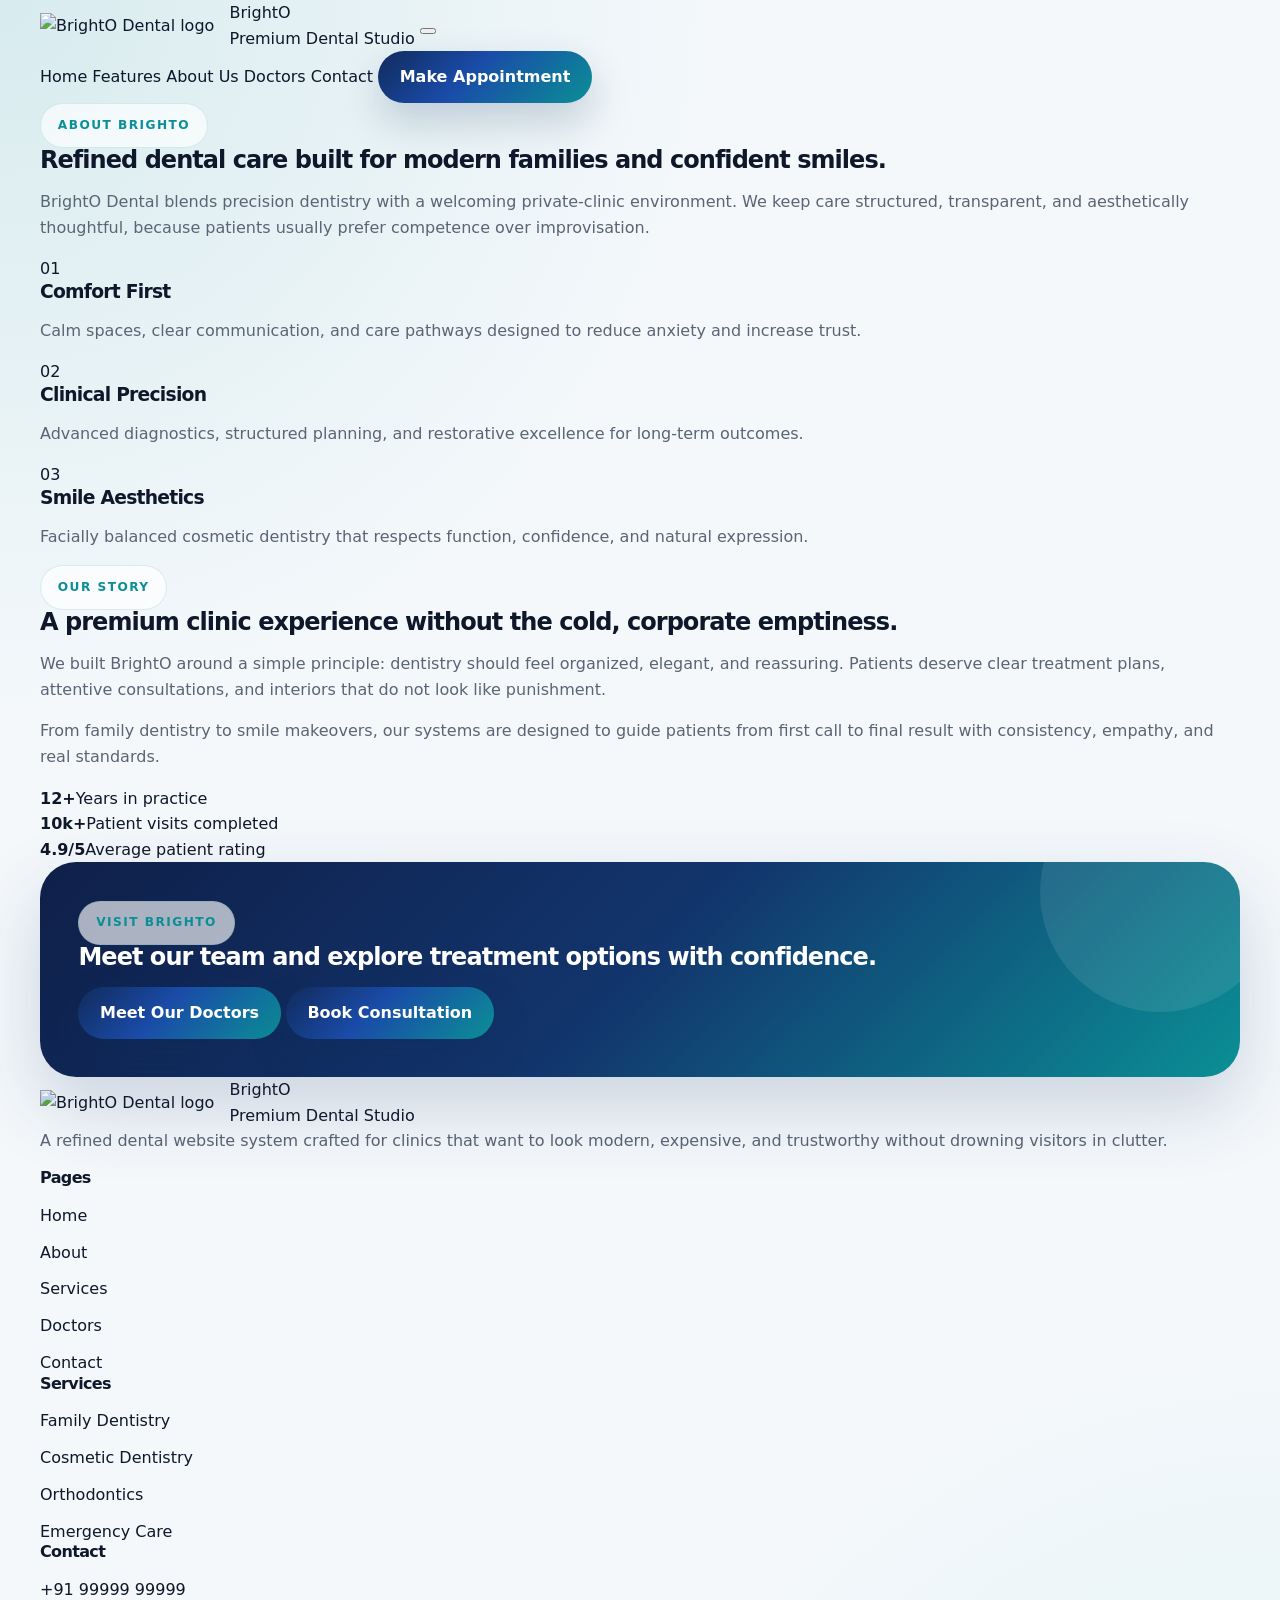
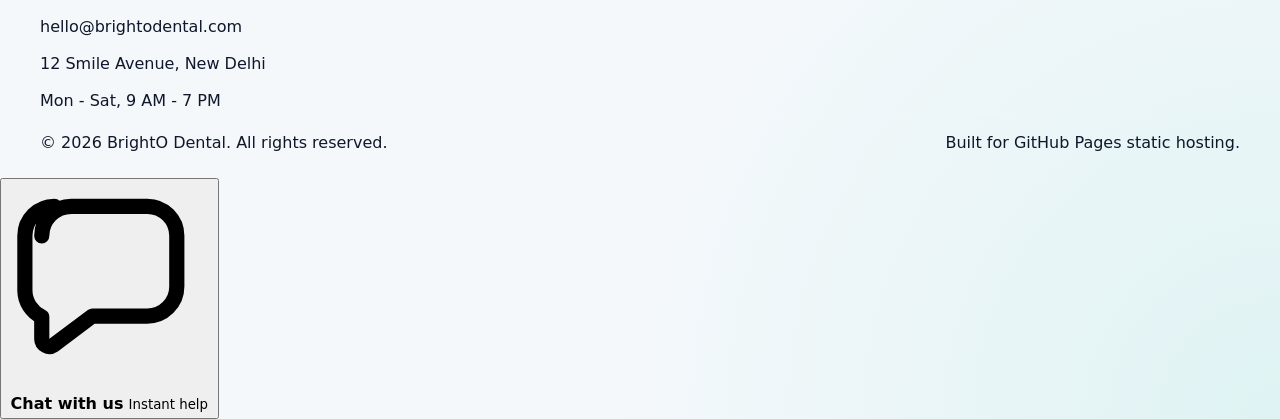
==== commit f06f1830: "Add files via upload" ====
--- a/about.html
+++ b/about.html
@@ -1,178 +1,187 @@
+
 <!DOCTYPE html>
 <html lang="en">
 <head>
-  <meta charset="UTF-8" />
-  <meta name="viewport" content="width=device-width, initial-scale=1.0" />
-  <title>About | Alora Dental Studio</title>
-  <meta name="description" content="About the clinic, philosophy, trust factors, and premium patient experience." />
-  <link rel="preconnect" href="https://fonts.googleapis.com">
-  <link rel="preconnect" href="https://fonts.gstatic.com" crossorigin>
-  <link href="https://fonts.googleapis.com/css2?family=Plus+Jakarta+Sans:wght@400;500;600;700;800&display=swap" rel="stylesheet">
-  <link rel="icon" type="image/svg+xml" href="assets/icons/favicon.svg" />
-  <link rel="stylesheet" href="assets/css/style.css" />
-  <link rel="stylesheet" href="assets/css/chat.css" />
+
+<meta charset="UTF-8" />
+<meta name="viewport" content="width=device-width, initial-scale=1.0" />
+<title>BrightO Dental Clinic</title>
+<meta name="description" content="Premium dental clinic website template with a polished modern UI." />
+<link rel="preconnect" href="https://fonts.googleapis.com">
+<link rel="preconnect" href="https://fonts.gstatic.com" crossorigin>
+<link href="https://fonts.googleapis.com/css2?family=Manrope:wght@400;500;600;700;800&display=swap" rel="stylesheet">
+<link rel="stylesheet" href="assets/css/style.css" />
+
 </head>
 <body>
-  <header class="header">
-    <div class="container header-inner">
-      <a href="index.html" class="brand">
-        <div class="brand-mark"><img src="assets/icons/logo-mark.svg" alt="Alora Dental Studio" width="56" height="56"></div>
-        <div class="brand-copy"><strong>Alora Dental Studio</strong><span>Cosmetic, Family & Implant Dentistry</span></div>
-      </a>
-      <nav class="nav">
-        <a data-nav href="index.html">Home</a>
-        <a data-nav href="about.html">About</a>
-        <a data-nav href="services.html">Services</a>
-        <a data-nav href="doctors.html">Doctors</a>
-        <a data-nav href="contact.html">Contact</a>
-      </nav>
-      <div class="header-actions">
-        <a class="btn-outline" href="tel:+919999999999">Call Now</a>
-        <a class="btn" href="contact.html">Book Appointment</a>
-        <button class="mobile-toggle" data-menu-toggle aria-label="Open navigation"><span></span></button>
+
+<header class="site-header">
+  <div class="container nav-wrap">
+    <a href="index.html" class="brand">
+      <img src="assets/icons/logo.svg" alt="BrightO Dental logo" class="brand-logo" />
+      <div>
+        <div class="brand-title">BrightO</div>
+        <div class="brand-subtitle">Premium Dental Studio</div>
+      </div>
+    </a>
+    <button class="menu-toggle" type="button" aria-label="Open menu" data-menu-toggle>
+      <span></span><span></span><span></span>
+    </button>
+    <nav class="nav-links" data-nav>
+      <a href="index.html">Home</a>
+      <a href="services.html">Features</a>
+      <a href="about.html">About Us</a>
+      <a href="doctors.html">Doctors</a>
+      <a href="contact.html">Contact</a>
+      <a href="appointment.html" class="btn btn-dark btn-sm">Make Appointment</a>
+    </nav>
+  </div>
+</header>
+
+<main>
+  <section class="inner-hero section-gap-lg">
+    <div class="container split-grid inner-hero-grid">
+      <div>
+        <div class="eyebrow">About BrightO</div>
+        <h1>Refined dental care built for modern families and confident smiles.</h1>
+        <p>BrightO Dental blends precision dentistry with a welcoming private-clinic environment. We keep care structured, transparent, and aesthetically thoughtful, because patients usually prefer competence over improvisation.</p>
+      </div>
+      <div class="inner-photo rounded-photo" style="background-image:url('https://images.unsplash.com/photo-1588776814546-daab30f310ce?auto=format&fit=crop&w=1200&q=80');"></div>
+    </div>
+  </section>
+
+  <section class="section-gap">
+    <div class="container values-grid">
+      <article class="value-card"><span>01</span><h3>Comfort First</h3><p>Calm spaces, clear communication, and care pathways designed to reduce anxiety and increase trust.</p></article>
+      <article class="value-card"><span>02</span><h3>Clinical Precision</h3><p>Advanced diagnostics, structured planning, and restorative excellence for long-term outcomes.</p></article>
+      <article class="value-card"><span>03</span><h3>Smile Aesthetics</h3><p>Facially balanced cosmetic dentistry that respects function, confidence, and natural expression.</p></article>
+    </div>
+  </section>
+
+  <section class="section-gap alt-band">
+    <div class="container split-grid story-grid">
+      <div>
+        <div class="eyebrow">Our Story</div>
+        <h2>A premium clinic experience without the cold, corporate emptiness.</h2>
+        <p>We built BrightO around a simple principle: dentistry should feel organized, elegant, and reassuring. Patients deserve clear treatment plans, attentive consultations, and interiors that do not look like punishment.</p>
+        <p>From family dentistry to smile makeovers, our systems are designed to guide patients from first call to final result with consistency, empathy, and real standards.</p>
+      </div>
+      <div class="about-side-stack">
+        <div class="stat-panel"><strong>12+</strong><span>Years in practice</span></div>
+        <div class="stat-panel"><strong>10k+</strong><span>Patient visits completed</span></div>
+        <div class="stat-panel"><strong>4.9/5</strong><span>Average patient rating</span></div>
       </div>
     </div>
-    <div class="container mobile-panel" data-mobile-panel>
-      <div class="mobile-card">
-        <div class="mobile-links">
-          <a href="index.html">Home</a><a href="about.html">About</a><a href="services.html">Services</a><a href="doctors.html">Doctors</a><a href="contact.html">Contact</a>
-          <a class="btn-outline" href="tel:+919999999999">Call Now</a><a class="btn" href="contact.html">Book Appointment</a>
+  </section>
+
+  <section class="section-gap">
+    <div class="container cta-banner">
+      <div>
+        <div class="eyebrow light">Visit BrightO</div>
+        <h2>Meet our team and explore treatment options with confidence.</h2>
+      </div>
+      <div class="cta-actions">
+        <a href="doctors.html" class="btn btn-dark">Meet Our Doctors</a>
+        <a href="appointment.html" class="btn btn-outline-light">Book Consultation</a>
+      </div>
+    </div>
+  </section>
+</main>
+
+<footer class="site-footer">
+  <div class="container footer-grid">
+    <div>
+      <a href="index.html" class="brand footer-brand">
+        <img src="assets/icons/logo.svg" alt="BrightO Dental logo" class="brand-logo" />
+        <div>
+          <div class="brand-title">BrightO</div>
+          <div class="brand-subtitle">Premium Dental Studio</div>
+        </div>
+      </a>
+      <p class="footer-text">A refined dental website system crafted for clinics that want to look modern, expensive, and trustworthy without drowning visitors in clutter.</p>
+    </div>
+    <div>
+      <h4>Pages</h4>
+      <ul class="footer-links">
+        <li><a href="index.html">Home</a></li>
+        <li><a href="about.html">About</a></li>
+        <li><a href="services.html">Services</a></li>
+        <li><a href="doctors.html">Doctors</a></li>
+        <li><a href="contact.html">Contact</a></li>
+      </ul>
+    </div>
+    <div>
+      <h4>Services</h4>
+      <ul class="footer-links">
+        <li><a href="services.html#family-care">Family Dentistry</a></li>
+        <li><a href="services.html#cosmetic-care">Cosmetic Dentistry</a></li>
+        <li><a href="services.html#orthodontics">Orthodontics</a></li>
+        <li><a href="services.html#emergency">Emergency Care</a></li>
+      </ul>
+    </div>
+    <div>
+      <h4>Contact</h4>
+      <ul class="footer-links footer-contact">
+        <li>+91 99999 99999</li>
+        <li>hello@brightodental.com</li>
+        <li>12 Smile Avenue, New Delhi</li>
+        <li>Mon - Sat, 9 AM - 7 PM</li>
+      </ul>
+    </div>
+  </div>
+  <div class="container footer-bottom">
+    <span>© 2026 BrightO Dental. All rights reserved.</span>
+    <span>Built for GitHub Pages static hosting.</span>
+  </div>
+</footer>
+
+<div class="chat-widget" data-chatbot-widget data-endpoint="https://clinic-website-1-evbk.onrender.com/chat">
+  <button class="chat-fab" type="button" aria-label="Open clinic chat" data-chat-toggle>
+    <span class="chat-fab-icon">
+      <svg viewBox="0 0 24 24" aria-hidden="true"><path d="M4 6.5A3.5 3.5 0 0 1 7.5 3h9A3.5 3.5 0 0 1 20 6.5v6A3.5 3.5 0 0 1 16.5 16H10l-4.6 3.45A.9.9 0 0 1 4 18.73V16.1A3.48 3.48 0 0 1 2 13V6.5A3.5 3.5 0 0 1 5.5 3" fill="none" stroke="currentColor" stroke-width="1.8" stroke-linecap="round" stroke-linejoin="round"/></svg>
+    </span>
+    <span class="chat-fab-copy">
+      <strong>Chat with us</strong>
+      <small>Instant help</small>
+    </span>
+  </button>
+
+  <section class="chat-panel" aria-label="Clinic assistant" hidden>
+    <div class="chat-panel-header">
+      <div class="chat-panel-brand">
+        <div class="chat-panel-logo">AI</div>
+        <div>
+          <strong>Clinic Assistant</strong>
+          <span>Replies from your Render bot</span>
         </div>
       </div>
+      <button type="button" class="chat-close" aria-label="Close chat" data-chat-close>×</button>
     </div>
-  </header>
 
-  <main>
-    <section class="page-hero">
-      <div class="container page-card">
-        <div class="breadcrumb"><a href="index.html">Home</a><span>•</span><span>About</span></div>
-        <h1>A premium clinic story section with better tone, trust, and visual balance.</h1>
-        <p>Use this page to explain your philosophy, technology, comfort standards, and why patients should trust your clinic with something as important as their face. Minor detail, apparently.</p>
-      </div>
-    </section>
+    <div class="chat-suggestions">
+      <button type="button" data-chat-prompt="What services do you offer?">Services</button>
+      <button type="button" data-chat-prompt="How can I book an appointment?">Book visit</button>
+      <button type="button" data-chat-prompt="What are your clinic hours?">Clinic hours</button>
+    </div>
 
-    <section class="section">
-      <div class="container split">
-        <div class="panel about-image"></div>
-        <div class="panel pad">
-          <div class="eyebrow">Our philosophy</div>
-          <h2 style="font-size:clamp(2rem,4vw,3rem); margin-top:1rem;">Comfort, precision, and patient trust in every appointment.</h2>
-          <p>Alora Dental Studio is positioned like a modern private practice: clean design, premium care, and calm communication. The purpose of this page is to help patients feel safe before they ever walk into the clinic.</p>
-          <p>That means stronger doctor presentation, clearer treatment language, a polished environment, and zero clutter. Revolutionary concept, I know.</p>
-          <div class="feature-list">
-            <div class="feature-item"><div class="icon-badge">🪥</div><div><h4>Preventive first</h4><p>We prioritize long-term oral health through exams, hygiene care, and patient education.</p></div></div>
-            <div class="feature-item"><div class="icon-badge">🧠</div><div><h4>Clear explanations</h4><p>Patients understand treatment options, outcomes, and expected timelines without confusion.</p></div></div>
-            <div class="feature-item"><div class="icon-badge">🛋️</div><div><h4>Calm environment</h4><p>Soft-tone experience for families, first-time visitors, and anxious patients.</p></div></div>
-          </div>
+    <div class="chat-messages" data-chat-messages>
+      <article class="chat-message chat-message-bot">
+        <div class="chat-bubble-message">
+          Hi, I’m your clinic assistant. Ask about appointments, services, clinic hours, or anything patients usually hunt for like exhausted raccoons.
         </div>
-      </div>
-    </section>
+      </article>
+    </div>
 
-    <section class="section">
-      <div class="container info-grid-2">
-        <div class="card-block">
-          <div class="eyebrow">What patients notice</div>
-          <h3 style="margin-top:1rem;">A better experience from the first call to final follow-up.</h3>
-          <ul>
-            <li><span class="dot"></span><span>Warm reception and efficient appointment management</span></li>
-            <li><span class="dot"></span><span>Modern diagnostics and carefully structured treatment plans</span></li>
-            <li><span class="dot"></span><span>Transparent communication about care, pricing, and next steps</span></li>
-            <li><span class="dot"></span><span>Premium visual environment online and in-clinic</span></li>
-          </ul>
-        </div>
-        <div class="card-block">
-          <div class="eyebrow">Clinic standards</div>
-          <h3 style="margin-top:1rem;">Professional details that make the brand feel credible.</h3>
-          <ul>
-            <li><span class="dot"></span><span>Same-day emergency support windows</span></li>
-            <li><span class="dot"></span><span>Family-friendly care for children, teens, and adults</span></li>
-            <li><span class="dot"></span><span>Cosmetic consultation pathways for high-value leads</span></li>
-            <li><span class="dot"></span><span>Structured follow-up and patient trust content</span></li>
-          </ul>
-        </div>
-      </div>
-    </section>
+    <form class="chat-input-wrap" data-chat-form>
+      <input type="text" placeholder="Type your message..." aria-label="Type your message" maxlength="500" data-chat-input />
+      <button type="submit" class="chat-send">Send</button>
+    </form>
 
-    <section class="section">
-      <div class="container cta-banner">
-        <div class="cta-grid">
-          <div>
-            <div class="eyebrow" style="background:rgba(255,255,255,.12); color:#fff; border-color:rgba(255,255,255,.12);">Brand credibility</div>
-            <h2 style="font-size:clamp(2rem,4vw,3rem); margin-top:1rem; max-width:15ch;">The website should look like the clinic charges premium rates for a reason.</h2>
-            <p>Swap in your real clinic photos, address, and doctor credentials and this layout will feel significantly stronger than the generic dental templates floating around the web.</p>
-          </div>
-          <div class="cta-info">
-            <strong style="font-size:1.2rem; letter-spacing:-.03em;">Core trust signals</strong>
-            <ul class="info-lines">
-              <li><span>Google rating</span><strong>4.9 / 5</strong></li>
-              <li><span>Experience</span><strong>12+ years</strong></li>
-              <li><span>Patient focus</span><strong>Kids & adults</strong></li>
-              <li><span>Consultations</span><strong>Easy online booking</strong></li>
-            </ul>
-          </div>
-        </div>
-      </div>
-    </section>
-  </main>
-
-  <footer class="footer">
-    <div class="container footer-main">
-      <div class="footer-brand"><a href="index.html" class="brand" style="color:#fff;"><div class="brand-mark"><img src="assets/icons/logo-mark.svg" alt="logo" width="56" height="56"></div><div class="brand-copy"><strong style="color:#fff;">Alora Dental Studio</strong><span>High-trust private clinic website</span></div></a><p style="margin-top:1rem;">Built for a more premium dental brand impression across desktop and mobile.</p></div>
-      <div><h4>Pages</h4><div class="footer-links"><a href="index.html">Home</a><a href="about.html">About</a><a href="services.html">Services</a><a href="doctors.html">Doctors</a><a href="contact.html">Contact</a></div></div>
-      <div><h4>Treatments</h4><div class="footer-links"><a href="services.html">Smile Makeover</a><a href="services.html">Dental Implants</a><a href="services.html">Aligners</a><a href="services.html">Kids Dentistry</a></div></div>
-      <div><h4>Contact</h4><div class="footer-links"><span>+91 99999 99999</span><span>hello@aloradental.com</span><span>215 Grand Avenue, Your City</span><span>Mon - Sat: 9 AM to 7 PM</span></div></div>
-    </div>
-    <div class="container footer-bottom"><span>© 2026 Alora Dental Studio.</span><span>Static GitHub Pages package ready for customization.</span></div>
-  </footer>
-
-  <div class="mobile-dock hide-desktop"><nav><a href="index.html"><span>🏠</span><span>Home</span></a><a href="services.html"><span>🦷</span><span>Services</span></a><a href="tel:+919999999999"><span>📞</span><span>Call</span></a><a href="contact.html"><span>📅</span><span>Book</span></a></nav></div>
-  
-  <div class="chatbot-widget" data-chatbot-widget>
-    <button class="chatbot-toggle" type="button" data-chatbot-toggle aria-label="Open clinic assistant" aria-expanded="false">
-      <svg viewBox="0 0 24 24" fill="none" aria-hidden="true">
-        <path d="M8 10h8M8 14h5m-1 7l-3.5-3H6a3 3 0 0 1-3-3V7a3 3 0 0 1 3-3h12a3 3 0 0 1 3 3v8a3 3 0 0 1-3 3h-3l-3.5 3Z" stroke="currentColor" stroke-width="1.8" stroke-linecap="round" stroke-linejoin="round"/>
-      </svg>
-    </button>
-
-    <section class="chatbot-panel" data-chatbot-panel aria-label="Clinic assistant chat">
-      <div class="chatbot-head">
-        <div class="chatbot-head-top">
-          <div class="chatbot-brand">
-            <div class="chatbot-brand-mark">
-              <img src="assets/icons/logo-mark.svg" alt="Clinic assistant">
-            </div>
-            <div class="chatbot-brand-copy">
-              <strong>Clinic Assistant</strong>
-              <span>Appointments, treatments, timings</span>
-            </div>
-          </div>
-          <button class="chatbot-close" type="button" data-chatbot-close aria-label="Close chat">×</button>
-        </div>
-        <p>Use the live Render bot or keep the built-in fallback replies until your API is deployed.</p>
-      </div>
-
-      <div class="chatbot-quick">
-        <button class="chatbot-chip" type="button" data-chatbot-chip="Book appointment">Book appointment</button>
-        <button class="chatbot-chip" type="button" data-chatbot-chip="Clinic timings">Clinic timings</button>
-        <button class="chatbot-chip" type="button" data-chatbot-chip="Clinic location">Clinic location</button>
-        <button class="chatbot-chip" type="button" data-chatbot-chip="Available treatments">Treatments</button>
-      </div>
-
-      <div class="chatbot-messages" data-chatbot-messages></div>
-      <div class="chatbot-status" data-chatbot-status></div>
-
-      <form class="chatbot-form" data-chatbot-form>
-        <input class="chatbot-input" type="text" data-chatbot-input placeholder="Ask about appointments, timings, or treatments..." autocomplete="off">
-        <button class="chatbot-send" type="submit">Send</button>
-      </form>
-    </section>
-  </div>
-
-  <script>
-    window.CHATBOT_API_URL = "https://clinic-website-1-evbk.onrender.com/chat";
-  </script>
-  <script src="assets/js/chat.js"></script>
+    <p class="chat-footnote">Connected to: <span>clinic-website-1-evbk.onrender.com/chat</span></p>
+  </section>
+</div>
 
 <script src="assets/js/script.js"></script>
+
 </body>
 </html>
